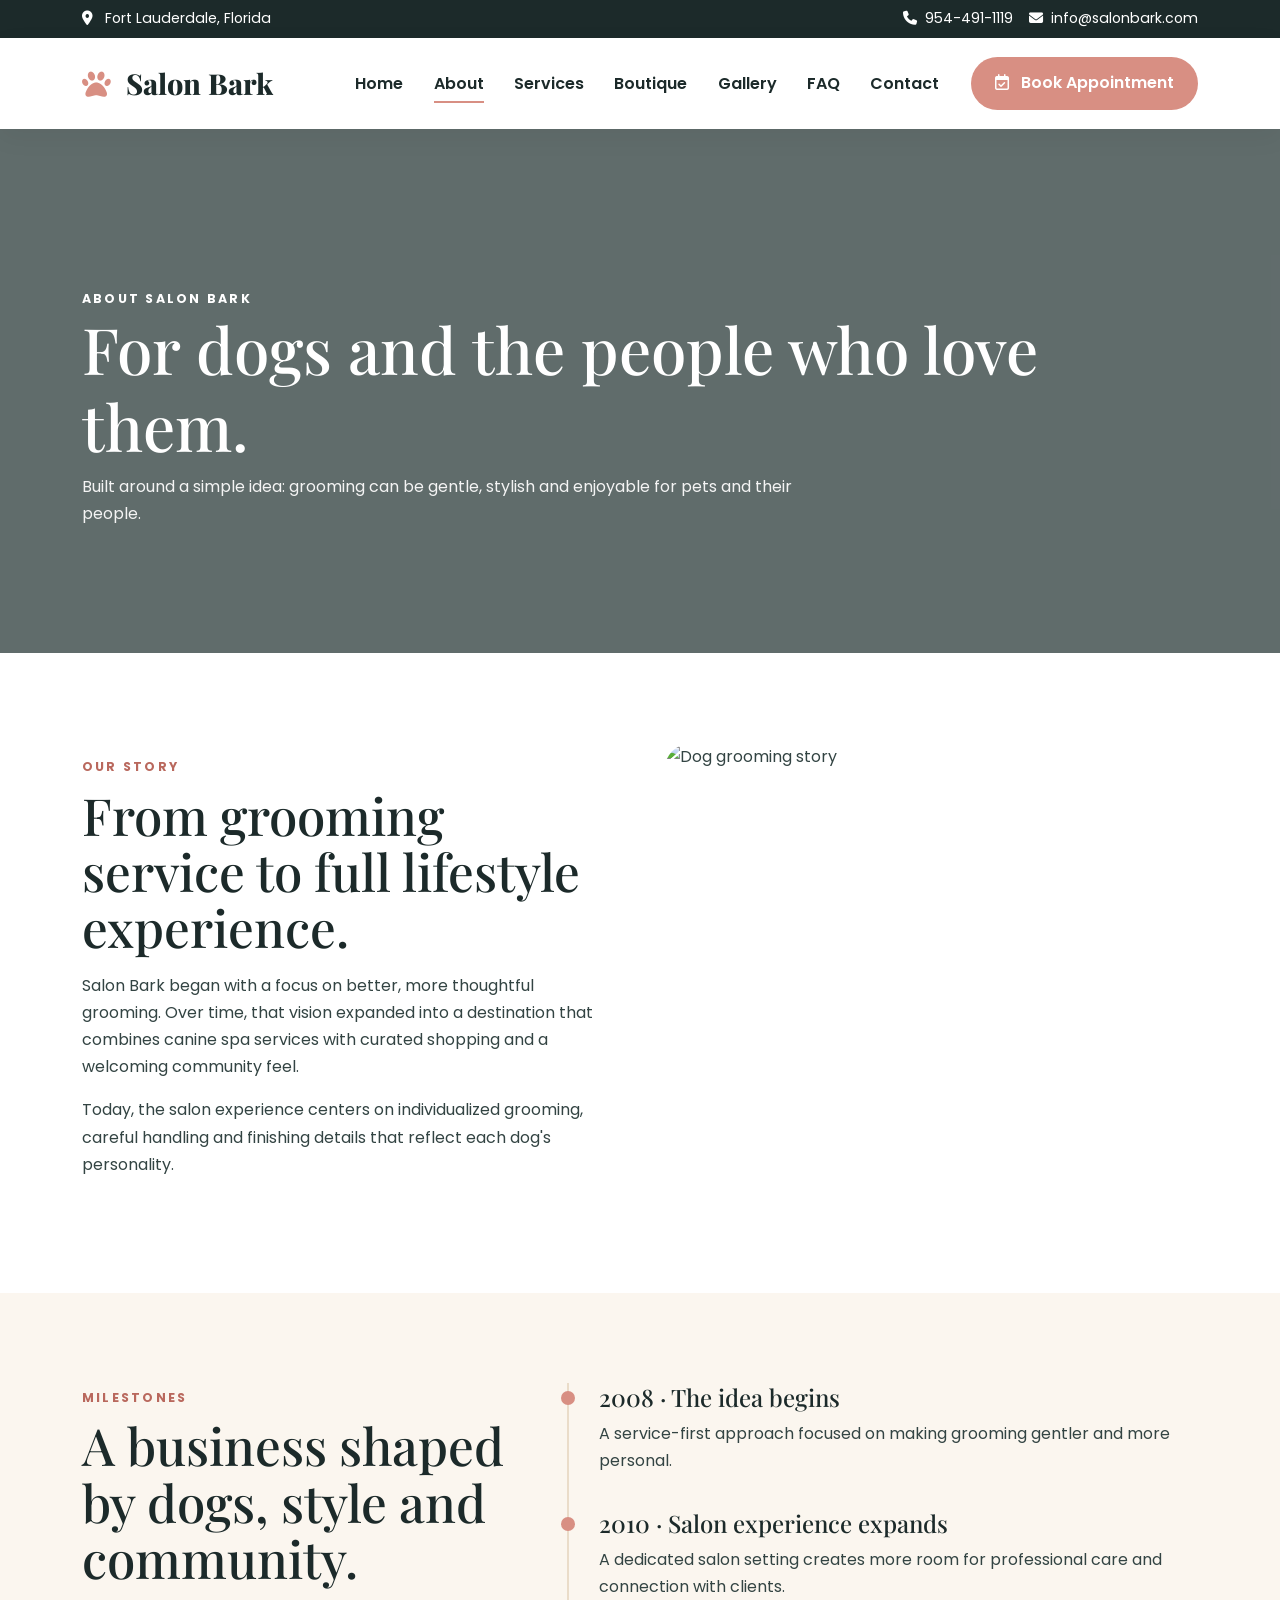
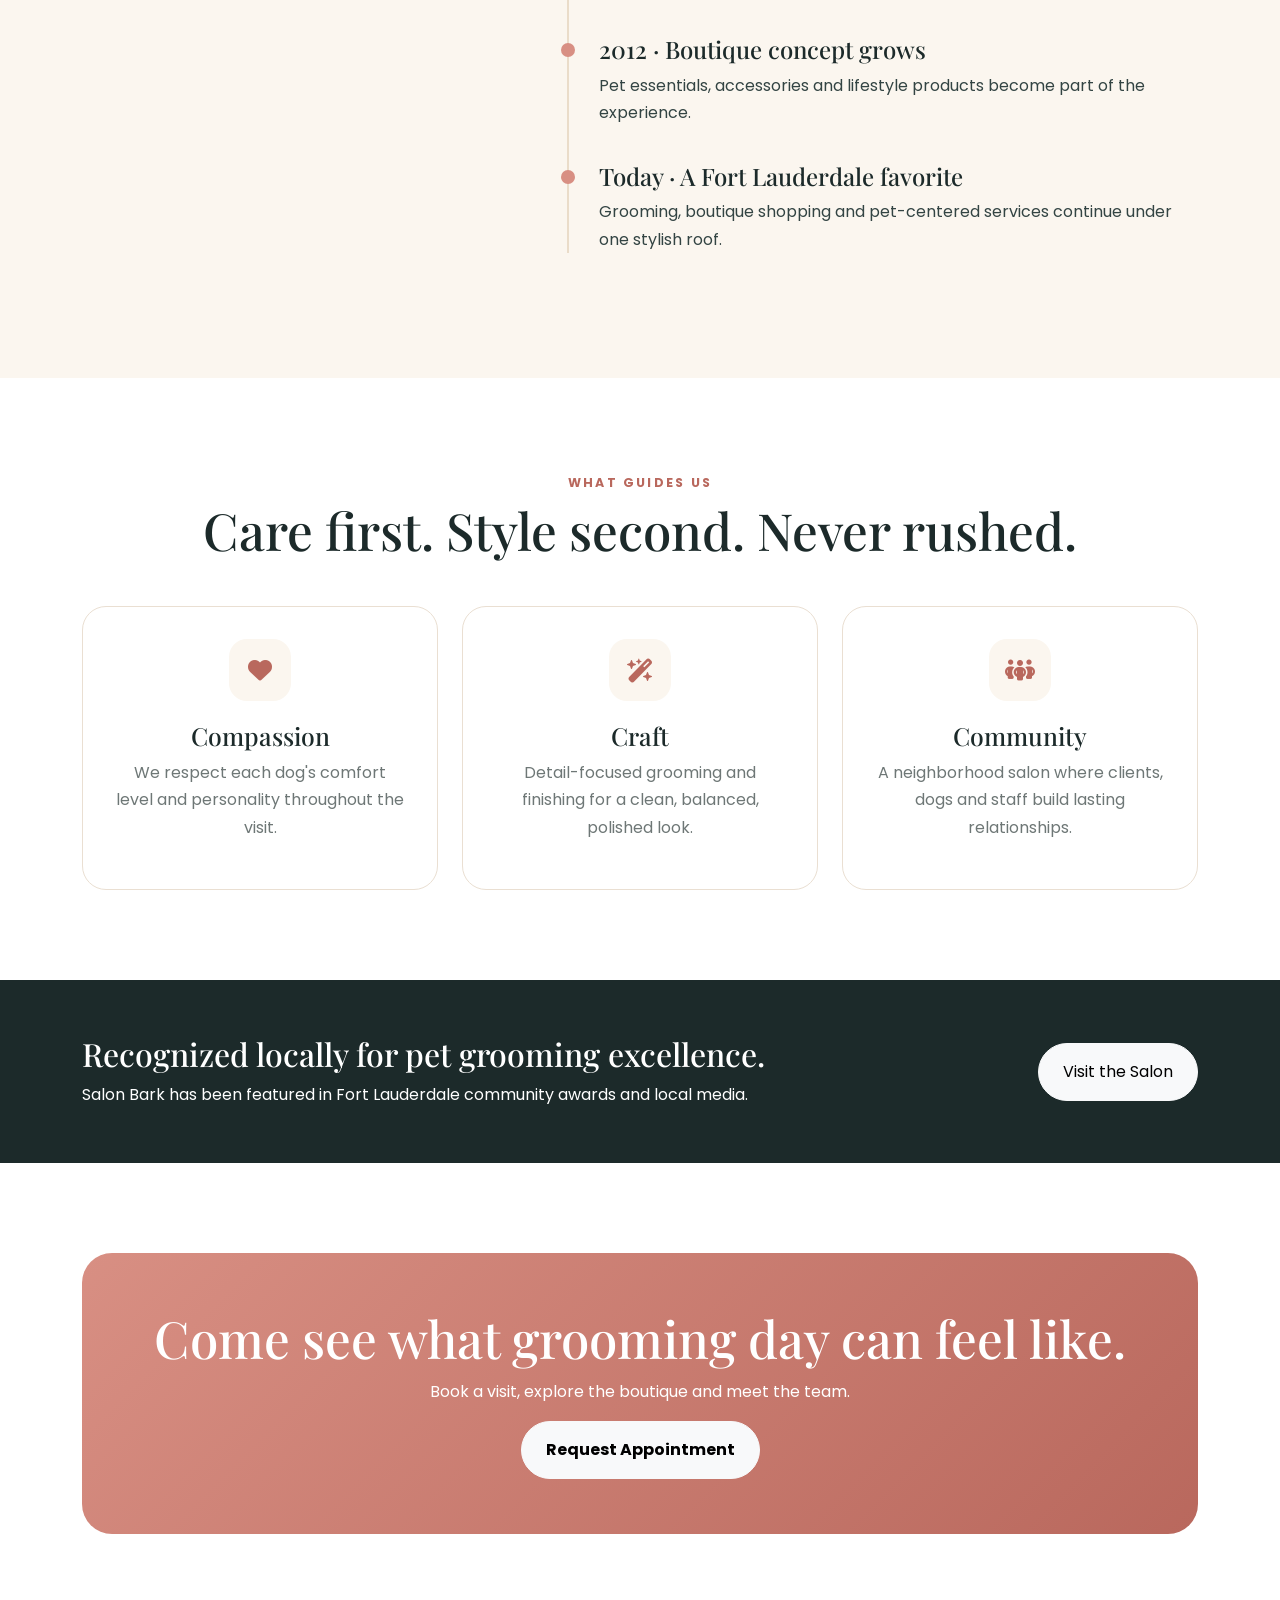
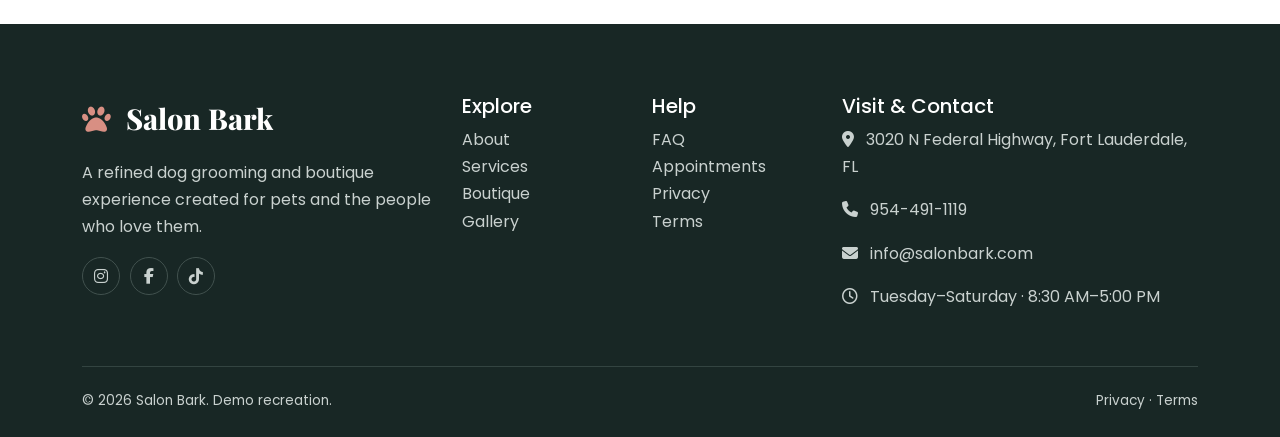
==== about.html @ 081c8bcc "new" ====
<!DOCTYPE html>
<html lang="en">
 <head>
  <meta charset="utf-8"/>
  <meta content="width=device-width,initial-scale=1" name="viewport"/>
  <title>
   About | Salon Bark
  </title>
  <meta content="Premium dog grooming and boutique experience in Fort Lauderdale." name="description"/>
  <link href="https://fonts.googleapis.com" rel="preconnect"/>
  <link crossorigin="" href="https://fonts.gstatic.com" rel="preconnect"/>
  <link href="https://fonts.googleapis.com/css2?family=Playfair+Display:wght@600;700;800&amp;family=Poppins:wght@400;500;600;700&amp;display=swap" rel="stylesheet"/>
  <link href="https://cdn.jsdelivr.net/npm/bootstrap@5.3.3/dist/css/bootstrap.min.css" rel="stylesheet"/>
  <link href="https://cdnjs.cloudflare.com/ajax/libs/font-awesome/6.7.2/css/all.min.css" rel="stylesheet"/>
  <link href="assets/css/style.css" rel="stylesheet"/>
 </head>
 <body>
  <div class="topbar">
   <div class="container d-flex flex-wrap justify-content-between align-items-center py-1">
    <div>
     <i class="fa-solid fa-location-dot me-2">
     </i>
     Fort Lauderdale, Florida
    </div>
    <div class="d-flex gap-3">
     <a href="tel:+19544911119">
      <i class="fa-solid fa-phone me-1">
      </i>
      954-491-1119
     </a>
     <a href="mailto:info@salonbark.com">
      <i class="fa-solid fa-envelope me-1">
      </i>
      info@salonbark.com
     </a>
    </div>
   </div>
  </div>
  <nav class="navbar navbar-expand-lg main-nav sticky-top">
   <div class="container py-2">
    <a class="navbar-brand" href="index.html">
     <i class="fa-solid fa-paw paw me-2">
     </i>
     Salon Bark
    </a>
    <button class="navbar-toggler border-0" data-bs-target="#mainNav" data-bs-toggle="collapse" type="button">
     <span class="navbar-toggler-icon">
     </span>
    </button>
    <div class="collapse navbar-collapse" id="mainNav">
     <ul class="navbar-nav ms-auto align-items-lg-center">
      <li class="nav-item">
       <a class="nav-link" href="index.html">
        Home
       </a>
      </li>
      <li class="nav-item">
       <a class="nav-link active" href="about.html">
        About
       </a>
      </li>
      <li class="nav-item">
       <a class="nav-link" href="services.html">
        Services
       </a>
      </li>
      <li class="nav-item">
       <a class="nav-link" href="boutique.html">
        Boutique
       </a>
      </li>
      <li class="nav-item">
       <a class="nav-link" href="gallery.html">
        Gallery
       </a>
      </li>
      <li class="nav-item">
       <a class="nav-link" href="faq.html">
        FAQ
       </a>
      </li>
      <li class="nav-item">
       <a class="nav-link" href="contact.html">
        Contact
       </a>
      </li>
     </ul>
     <a class="btn btn-soft ms-lg-3" href="appointment.html">
      <i class="fa-regular fa-calendar-check me-2">
      </i>
      Book Appointment
     </a>
    </div>
   </div>
  </nav>
  <section class="inner-hero" style="background-image:url('https://images.unsplash.com/photo-1537151608828-ea2b11777ee8?auto=format&amp;fit=crop&amp;w=1200&amp;q=85')">
   <div class="container">
    <span class="eyebrow text-white">
     About Salon Bark
    </span>
    <h1>
     For dogs and the people who love them.
    </h1>
    <p>
     Built around a simple idea: grooming can be gentle, stylish and enjoyable for pets and their people.
    </p>
   </div>
  </section>
  <section class="section-pad">
   <div class="container">
    <div class="row g-5 align-items-center">
     <div class="col-lg-6">
      <span class="eyebrow">
       Our Story
      </span>
      <h2 class="section-title">
       From grooming service to full lifestyle experience.
      </h2>
      <p>
       Salon Bark began with a focus on better, more thoughtful grooming. Over time, that vision expanded into a destination that combines canine spa services with curated shopping and a welcoming community feel.
      </p>
      <p>
       Today, the salon experience centers on individualized grooming, careful handling and finishing details that reflect each dog's personality.
      </p>
     </div>
     <div class="col-lg-6">
      <div class="image-card">
       <img alt="Dog grooming story" src="https://images.unsplash.com/photo-1552053831-71594a27632d?auto=format&amp;fit=crop&amp;w=1200&amp;q=85"/>
      </div>
     </div>
    </div>
   </div>
  </section>
  <section class="section-pad bg-cream">
   <div class="container">
    <div class="row g-5">
     <div class="col-lg-5">
      <span class="eyebrow">
       Milestones
      </span>
      <h2 class="section-title">
       A business shaped by dogs, style and community.
      </h2>
     </div>
     <div class="col-lg-7">
      <div class="timeline">
       <div class="timeline-item">
        <h4>
         2008 · The idea begins
        </h4>
        <p>
         A service-first approach focused on making grooming gentler and more personal.
        </p>
       </div>
       <div class="timeline-item">
        <h4>
         2010 · Salon experience expands
        </h4>
        <p>
         A dedicated salon setting creates more room for professional care and connection with clients.
        </p>
       </div>
       <div class="timeline-item">
        <h4>
         2012 · Boutique concept grows
        </h4>
        <p>
         Pet essentials, accessories and lifestyle products become part of the experience.
        </p>
       </div>
       <div class="timeline-item">
        <h4>
         Today · A Fort Lauderdale favorite
        </h4>
        <p>
         Grooming, boutique shopping and pet-centered services continue under one stylish roof.
        </p>
       </div>
      </div>
     </div>
    </div>
   </div>
  </section>
  <section class="section-pad">
   <div class="container">
    <div class="text-center mb-5">
     <span class="eyebrow">
      What Guides Us
     </span>
     <h2 class="section-title">
      Care first. Style second. Never rushed.
     </h2>
    </div>
    <div class="row g-4">
     <div class="col-md-4">
      <div class="service-card text-center">
       <div class="service-icon mx-auto">
        <i class="fa-solid fa-heart">
        </i>
       </div>
       <h3>
        Compassion
       </h3>
       <p>
        We respect each dog's comfort level and personality throughout the visit.
       </p>
      </div>
     </div>
     <div class="col-md-4">
      <div class="service-card text-center">
       <div class="service-icon mx-auto">
        <i class="fa-solid fa-wand-magic-sparkles">
        </i>
       </div>
       <h3>
        Craft
       </h3>
       <p>
        Detail-focused grooming and finishing for a clean, balanced, polished look.
       </p>
      </div>
     </div>
     <div class="col-md-4">
      <div class="service-card text-center">
       <div class="service-icon mx-auto">
        <i class="fa-solid fa-people-group">
        </i>
       </div>
       <h3>
        Community
       </h3>
       <p>
        A neighborhood salon where clients, dogs and staff build lasting relationships.
       </p>
      </div>
     </div>
    </div>
   </div>
  </section>
  <section class="award-band">
   <div class="container">
    <div class="row align-items-center g-4">
     <div class="col-lg-8">
      <h2 class="serif mb-2">
       Recognized locally for pet grooming excellence.
      </h2>
      <p class="mb-0">
       Salon Bark has been featured in Fort Lauderdale community awards and local media.
      </p>
     </div>
     <div class="col-lg-4 text-lg-end">
      <a class="btn btn-light rounded-pill px-4 py-3" href="contact.html">
       Visit the Salon
      </a>
     </div>
    </div>
   </div>
  </section>
  <section class="section-pad">
   <div class="container">
    <div class="cta-box text-center">
     <h2>
      Come see what grooming day can feel like.
     </h2>
     <p>
      Book a visit, explore the boutique and meet the team.
     </p>
     <a class="btn btn-light rounded-pill px-4 py-3 fw-bold" href="appointment.html">
      Request Appointment
     </a>
    </div>
   </div>
  </section>
  <footer class="footer">
   <div class="container">
    <div class="row g-4">
     <div class="col-lg-4">
      <div class="brand">
       <i class="fa-solid fa-paw me-2" style="color:#d88f83">
       </i>
       Salon Bark
      </div>
      <p class="mt-3">
       A refined dog grooming and boutique experience created for pets and the people who love them.
      </p>
      <div class="social mt-3">
       <a href="#">
        <i class="fa-brands fa-instagram">
        </i>
       </a>
       <a href="#">
        <i class="fa-brands fa-facebook-f">
        </i>
       </a>
       <a href="#">
        <i class="fa-brands fa-tiktok">
        </i>
       </a>
      </div>
     </div>
     <div class="col-6 col-lg-2">
      <h5>
       Explore
      </h5>
      <ul class="list-unstyled">
       <li>
        <a href="about.html">
         About
        </a>
       </li>
       <li>
        <a href="services.html">
         Services
        </a>
       </li>
       <li>
        <a href="boutique.html">
         Boutique
        </a>
       </li>
       <li>
        <a href="gallery.html">
         Gallery
        </a>
       </li>
      </ul>
     </div>
     <div class="col-6 col-lg-2">
      <h5>
       Help
      </h5>
      <ul class="list-unstyled">
       <li>
        <a href="faq.html">
         FAQ
        </a>
       </li>
       <li>
        <a href="appointment.html">
         Appointments
        </a>
       </li>
       <li>
        <a href="privacy.html">
         Privacy
        </a>
       </li>
       <li>
        <a href="terms.html">
         Terms
        </a>
       </li>
      </ul>
     </div>
     <div class="col-lg-4">
      <h5>
       Visit &amp; Contact
      </h5>
      <p>
       <i class="fa-solid fa-location-dot me-2">
       </i>
       3020 N Federal Highway, Fort Lauderdale, FL
      </p>
      <p>
       <i class="fa-solid fa-phone me-2">
       </i>
       <a href="tel:+19544911119">
        954-491-1119
       </a>
      </p>
      <p>
       <i class="fa-solid fa-envelope me-2">
       </i>
       <a href="mailto:info@salonbark.com">
        info@salonbark.com
       </a>
      </p>
      <p>
       <i class="fa-regular fa-clock me-2">
       </i>
       Tuesday–Saturday · 8:30 AM–5:00 PM
      </p>
     </div>
    </div>
    <div class="footer-bottom d-flex flex-wrap justify-content-between gap-2">
     <span>
      ©
      <span data-year="">
      </span>
      Salon Bark. Demo recreation.
     </span>
     <span>
      <a href="privacy.html">
       Privacy
      </a>
      ·
      <a href="terms.html">
       Terms
      </a>
     </span>
    </div>
   </div>
  </footer>
  <script src="https://cdn.jsdelivr.net/npm/bootstrap@5.3.3/dist/js/bootstrap.bundle.min.js">
  </script>
  <script src="assets/js/script.js">
  </script>
 </body>
</html>
---- assets/css/style.css ----
:root {
  --ink: #1c2a2a;
  --ink2: #334443;
  --cream: #fbf6ef;
  --sand: #eadcc9;
  --rose: #d88f83;
  --rose-dark: #b9685d;
  --sage: #8fa69d;
  --gold: #c7a46a;
  --white: #fff;
  --line: #eadfd2;
}

* {
  box-sizing: border-box
}

html {
  scroll-behavior: smooth
}

body {
  font-family: 'Poppins',sans-serif;
  color: var(--ink2);
  background: #fff;
  line-height: 1.7
}

a {
  text-decoration: none;
  color: inherit
}

.serif {
  font-family: 'Playfair Display',serif
}

.section-pad {
  padding: 90px 0
}

.bg-cream {
  background: var(--cream)
}

.eyebrow {
  letter-spacing: .18em;
  text-transform: uppercase;
  font-size: .78rem;
  font-weight: 700;
  color: var(--rose-dark)
}

.section-title {
  font-family: 'Playfair Display',serif;
  font-size: clamp(2.15rem,4vw,3.4rem);
  line-height: 1.1;
  color: var(--ink);
  margin: .45rem 0 1rem
}

.section-copy {
  max-width: 760px;
  color: #687372
}

.btn-brand {
  background: var(--ink);
  color: #fff;
  border-radius: 999px;
  padding: .82rem 1.45rem;
  font-weight: 600;
  border: 1px solid var(--ink)
}

.btn-brand:hover {
  background: var(--rose-dark);
  border-color: var(--rose-dark);
  color: #fff
}

.btn-soft {
  background: var(--rose);
  color: #fff;
  border-radius: 999px;
  padding: .82rem 1.45rem;
  font-weight: 600
}

.btn-soft:hover {
  background: var(--rose-dark);
  color: #fff
}

.topbar {
  background: var(--ink);
  color: #fff;
  font-size: .88rem
}

.topbar a {
  color: #fff
}

.topbar .container {
  min-height: 38px
}

.main-nav {
  background: rgba(255,255,255,.97);
  box-shadow: 0 8px 25px rgba(0,0,0,.05)
}

.navbar-brand {
  font-family: 'Playfair Display',serif;
  font-weight: 800;
  font-size: 1.8rem;
  color: var(--ink)!important
}

.navbar-brand .paw {
  color: var(--rose)
}

.nav-link {
  font-weight: 600;
  color: var(--ink)!important;
  margin: 0 .45rem;
  position: relative
}

.nav-link:after {
  content: '';
  position: absolute;
  left: .5rem;
  right: .5rem;
  bottom: .15rem;
  height: 2px;
  background: var(--rose);
  transform: scaleX(0);
  transition: .25s
}

.nav-link:hover:after,.nav-link.active:after {
  transform: scaleX(1)
}

.hero {
  min-height: 690px;
  display: flex;
  align-items: center;
  position: relative;
  background-size: cover;
  background-position: center
}

.hero:before {
  content: '';
  position: absolute;
  inset: 0;
  background: linear-gradient(90deg,rgba(24,39,38,.82),rgba(24,39,38,.32),rgba(24,39,38,.08))
}

.hero .container {
  position: relative;
  z-index: 2
}

.hero h1 {
  font-family: 'Playfair Display',serif;
  color: #fff;
  font-size: clamp(3rem,6vw,5.8rem);
  line-height: .98;
  max-width: 820px
}

.hero p {
  color: rgba(255,255,255,.9);
  font-size: 1.08rem;
  max-width: 660px
}

.hero-badge {
  display: inline-flex;
  align-items: center;
  gap: .6rem;
  background: rgba(255,255,255,.15);
  border: 1px solid rgba(255,255,255,.3);
  padding: .55rem 1rem;
  border-radius: 999px;
  color: #fff;
  backdrop-filter: blur(8px)
}

.inner-hero {
  padding: 155px 0 110px;
  background-size: cover;
  background-position: center;
  position: relative
}

.inner-hero:before {
  content: '';
  position: absolute;
  inset: 0;
  background: rgba(22,39,38,.68)
}

.inner-hero .container {
  position: relative;
  z-index: 1
}

.inner-hero h1 {
  font-family: 'Playfair Display',serif;
  color: #fff;
  font-size: clamp(3rem,5vw,5rem)
}

.inner-hero p {
  color: #f4f4f4;
  max-width: 720px
}

.stat-strip {
  margin-top: -52px;
  position: relative;
  z-index: 3
}

.stat-card {
  background: #fff;
  border-radius: 22px;
  padding: 28px;
  box-shadow: 0 18px 50px rgba(0,0,0,.09);
  height: 100%;
  text-align: center
}

.stat-card i {
  font-size: 1.55rem;
  color: var(--rose)
}

.stat-card strong {
  display: block;
  font-family: 'Playfair Display',serif;
  font-size: 1.55rem;
  color: var(--ink)
}

.service-card {
  background: #fff;
  border: 1px solid var(--line);
  border-radius: 24px;
  padding: 32px;
  height: 100%;
  transition: .25s
}

.service-card:hover {
  transform: translateY(-6px);
  box-shadow: 0 22px 55px rgba(29,44,43,.09)
}

.service-icon {
  width: 62px;
  height: 62px;
  border-radius: 18px;
  display: grid;
  place-items: center;
  background: var(--cream);
  color: var(--rose-dark);
  font-size: 1.5rem
}

.service-card h3 {
  font-family: 'Playfair Display',serif;
  color: var(--ink);
  font-size: 1.55rem;
  margin-top: 1.25rem
}

.service-card p {
  color: #6e7776
}

.service-card .learn {
  font-weight: 700;
  color: var(--rose-dark)
}

.image-card {
  border-radius: 28px;
  overflow: hidden;
  position: relative;
  min-height: 460px
}

.image-card img {
  width: 100%;
  height: 100%;
  object-fit: cover;
  position: absolute;
  inset: 0
}

.image-card .label {
  position: absolute;
  left: 24px;
  bottom: 24px;
  background: #fff;
  border-radius: 18px;
  padding: 16px 18px;
  box-shadow: 0 12px 35px rgba(0,0,0,.12)
}

.feature-list {
  list-style: none;
  padding: 0;
  margin: 1.3rem 0 0
}

.feature-list li {
  margin: .7rem 0;
  display: flex;
  gap: .75rem
}

.feature-list i {
  color: var(--rose-dark);
  margin-top: .35rem
}

.award-band {
  background: var(--ink);
  color: #fff;
  padding: 55px 0
}

.award-item {
  text-align: center
}

.award-item i {
  font-size: 1.65rem;
  color: #e6c481
}

.award-item h4 {
  font-family: 'Playfair Display',serif;
  margin: .65rem 0 .2rem
}

.award-item p {
  color: #bfc9c6;
  margin: 0;
  font-size: .9rem
}

.gallery-card {
  position: relative;
  border-radius: 22px;
  overflow: hidden;
  height: 330px
}

.gallery-card img {
  width: 100%;
  height: 100%;
  object-fit: cover;
  transition: .45s
}

.gallery-card:hover img {
  transform: scale(1.06)
}

.gallery-card:after {
  content: '';
  position: absolute;
  inset: 0;
  background: linear-gradient(transparent,rgba(22,39,38,.65))
}

.gallery-card .caption {
  position: absolute;
  z-index: 2;
  left: 22px;
  bottom: 18px;
  color: #fff
}

.gallery-card .caption h5 {
  font-family: 'Playfair Display',serif;
  margin: 0;
  font-size: 1.35rem
}

.quote-card {
  background: #fff;
  border-radius: 24px;
  padding: 30px;
  border: 1px solid var(--line);
  height: 100%
}

.quote-card .stars {
  color: #c99b49
}

.quote-card p {
  font-style: italic;
  color: #63706e
}

.avatar {
  width: 48px;
  height: 48px;
  border-radius: 50%;
  object-fit: cover
}

.faq-wrap .accordion-item {
  border: 0;
  border-bottom: 1px solid var(--line);
  background: transparent
}

.faq-wrap .accordion-button {
  font-weight: 700;
  color: var(--ink);
  background: transparent;
  padding: 1.35rem 0;
  box-shadow: none
}

.faq-wrap .accordion-body {
  padding: 0 0 1.4rem;
  color: #6a7472
}

.cta-box {
  background: linear-gradient(135deg,var(--rose),var(--rose-dark));
  border-radius: 30px;
  padding: 55px;
  color: #fff
}

.cta-box h2 {
  font-family: 'Playfair Display',serif;
  font-size: clamp(2.2rem,4vw,3.6rem)
}

.footer {
  background: #182725;
  color: #c9d1cf;
  padding: 70px 0 25px
}

.footer h5,.footer .brand {
  color: #fff
}

.footer .brand {
  font-family: 'Playfair Display',serif;
  font-size: 1.8rem;
  font-weight: 800
}

.footer a {
  color: #c9d1cf
}

.footer a:hover {
  color: #fff
}

.footer .social a {
  width: 38px;
  height: 38px;
  border: 1px solid #41514e;
  border-radius: 50%;
  display: inline-grid;
  place-items: center;
  margin-right: .35rem
}

.footer-bottom {
  border-top: 1px solid #334441;
  margin-top: 40px;
  padding-top: 22px;
  font-size: .85rem
}

.team-card {
  background: #fff;
  border-radius: 24px;
  overflow: hidden;
  border: 1px solid var(--line)
}

.team-card img {
  width: 100%;
  height: 340px;
  object-fit: cover
}

.team-card .p {
  padding: 24px
}

.team-card h4 {
  font-family: 'Playfair Display',serif;
  color: var(--ink)
}

.timeline {
  border-left: 2px solid var(--sand);
  padding-left: 30px
}

.timeline-item {
  position: relative;
  margin-bottom: 35px
}

.timeline-item:before {
  content: '';
  position: absolute;
  width: 14px;
  height: 14px;
  border-radius: 50%;
  background: var(--rose);
  left: -38px;
  top: 8px
}

.timeline-item h4 {
  font-family: 'Playfair Display',serif;
  color: var(--ink)
}

.price-card {
  background: #fff;
  border: 1px solid var(--line);
  border-radius: 24px;
  padding: 30px;
  height: 100%
}

.price-card .price {
  font-family: 'Playfair Display',serif;
  font-size: 2rem;
  color: var(--ink)
}

.price-card ul {
  list-style: none;
  padding: 0
}

.price-card li {
  padding: .45rem 0;
  border-bottom: 1px dashed #eadfd2
}

.price-card li i {
  color: var(--rose-dark);
  margin-right: .5rem
}

.shop-cat {
  height: 380px;
  border-radius: 24px;
  overflow: hidden;
  position: relative
}

.shop-cat img {
  width: 100%;
  height: 100%;
  object-fit: cover
}

.shop-cat:after {
  content: '';
  position: absolute;
  inset: 0;
  background: linear-gradient(transparent,rgba(0,0,0,.72))
}

.shop-cat .content {
  position: absolute;
  left: 25px;
  bottom: 23px;
  color: #fff;
  z-index: 2
}

.shop-cat h3 {
  font-family: 'Playfair Display',serif
}

.contact-card {
  background: #fff;
  border: 1px solid var(--line);
  border-radius: 22px;
  padding: 28px;
  height: 100%
}

.contact-card i {
  font-size: 1.5rem;
  color: var(--rose-dark)
}

.form-control,.form-select {
  border-radius: 14px;
  border: 1px solid #dfd8cf;
  padding: .85rem 1rem
}

.form-control:focus,.form-select:focus {
  border-color: var(--rose);
  box-shadow: 0 0 0 .2rem rgba(216,143,131,.15)
}

.map-frame {
  border: 0;
  width: 100%;
  min-height: 480px;
  border-radius: 24px
}

.policy-card {
  background: #fff;
  border: 1px solid var(--line);
  border-radius: 24px;
  padding: 38px
}

.policy-card h2 {
  font-family: 'Playfair Display',serif;
  color: var(--ink);
  font-size: 1.8rem;
  margin-top: 1.6rem
}

.breadcrumb-soft {
  color: #fff9
}

.breadcrumb-soft a {
  color: #fff
}

@media (max-width:991.98px) {
  .hero {
    min-height: 590px
  }
  .section-pad {
    padding: 70px 0
  }
  .stat-strip {
    margin-top: 0;
    padding-top: 35px
  }
  .main-nav .btn-soft {
    margin-top: 12px
  }
  .cta-box {
    padding: 38px 28px
  }
}
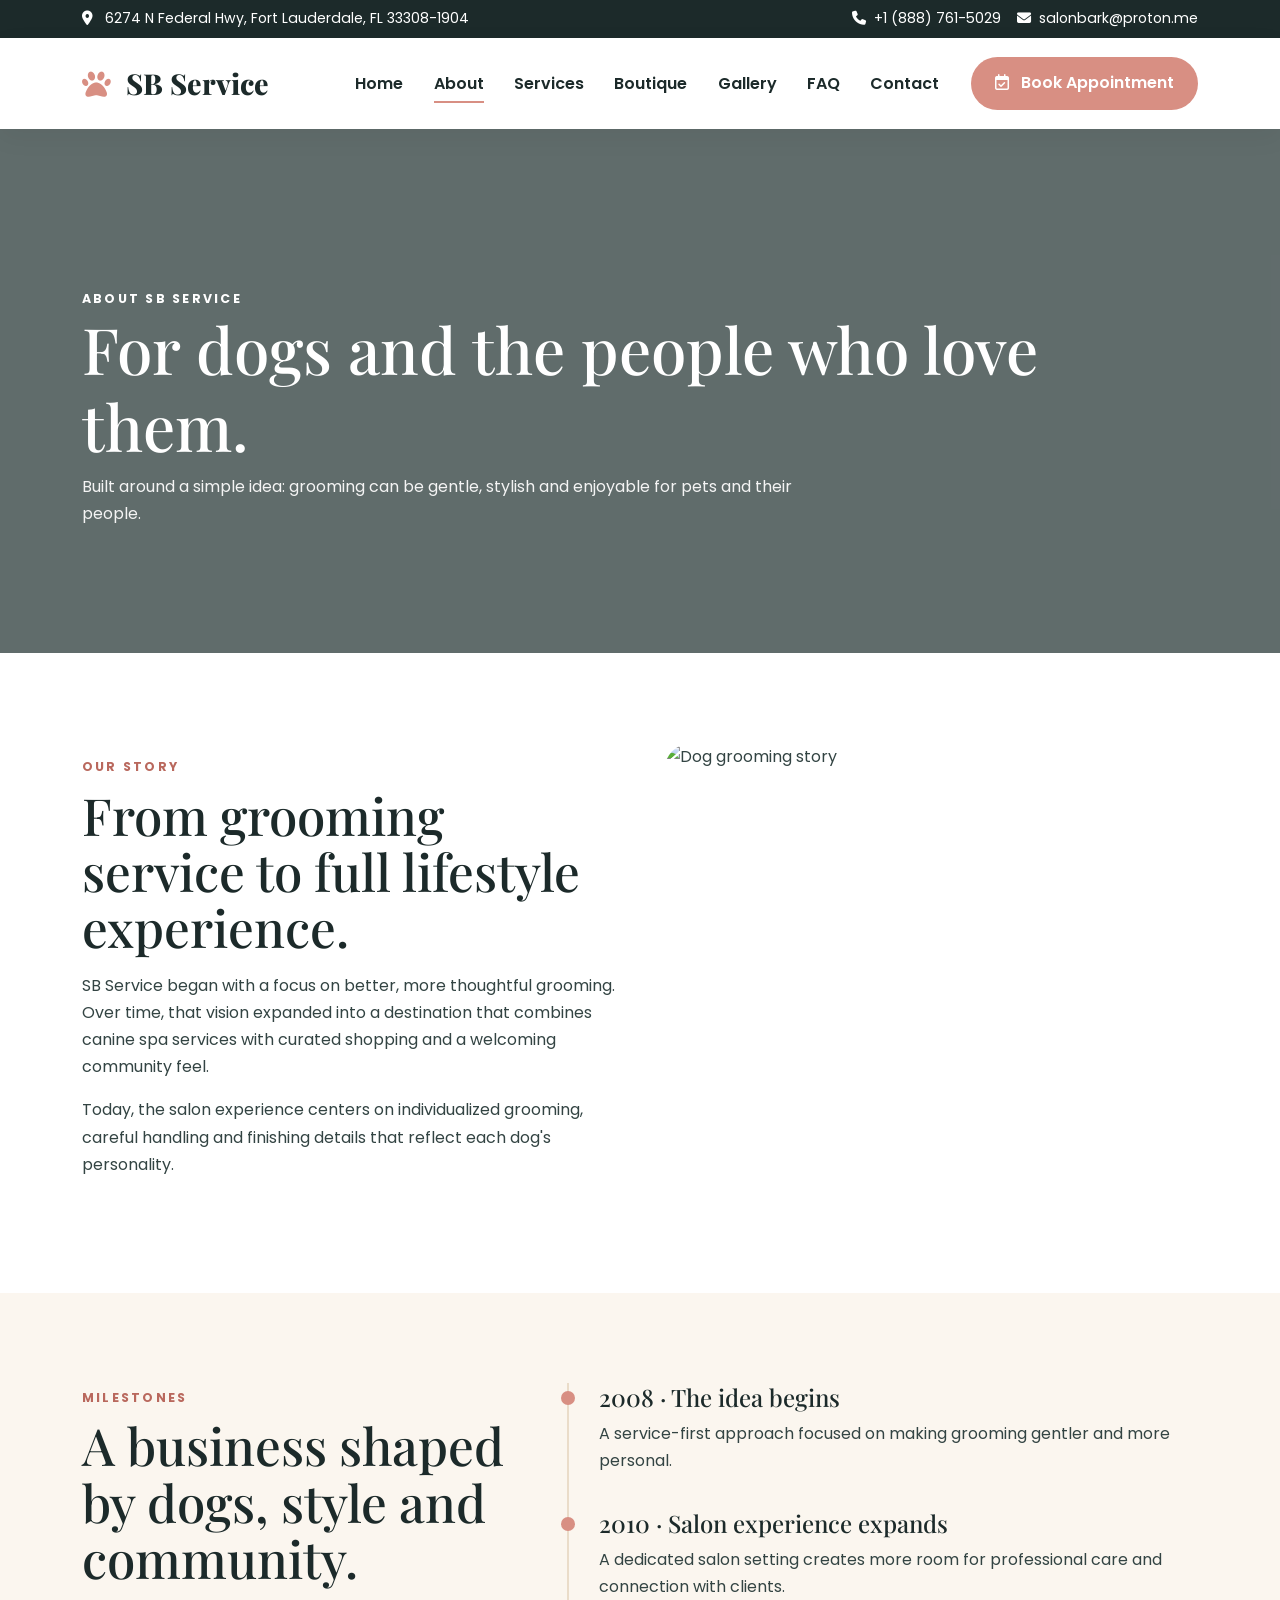
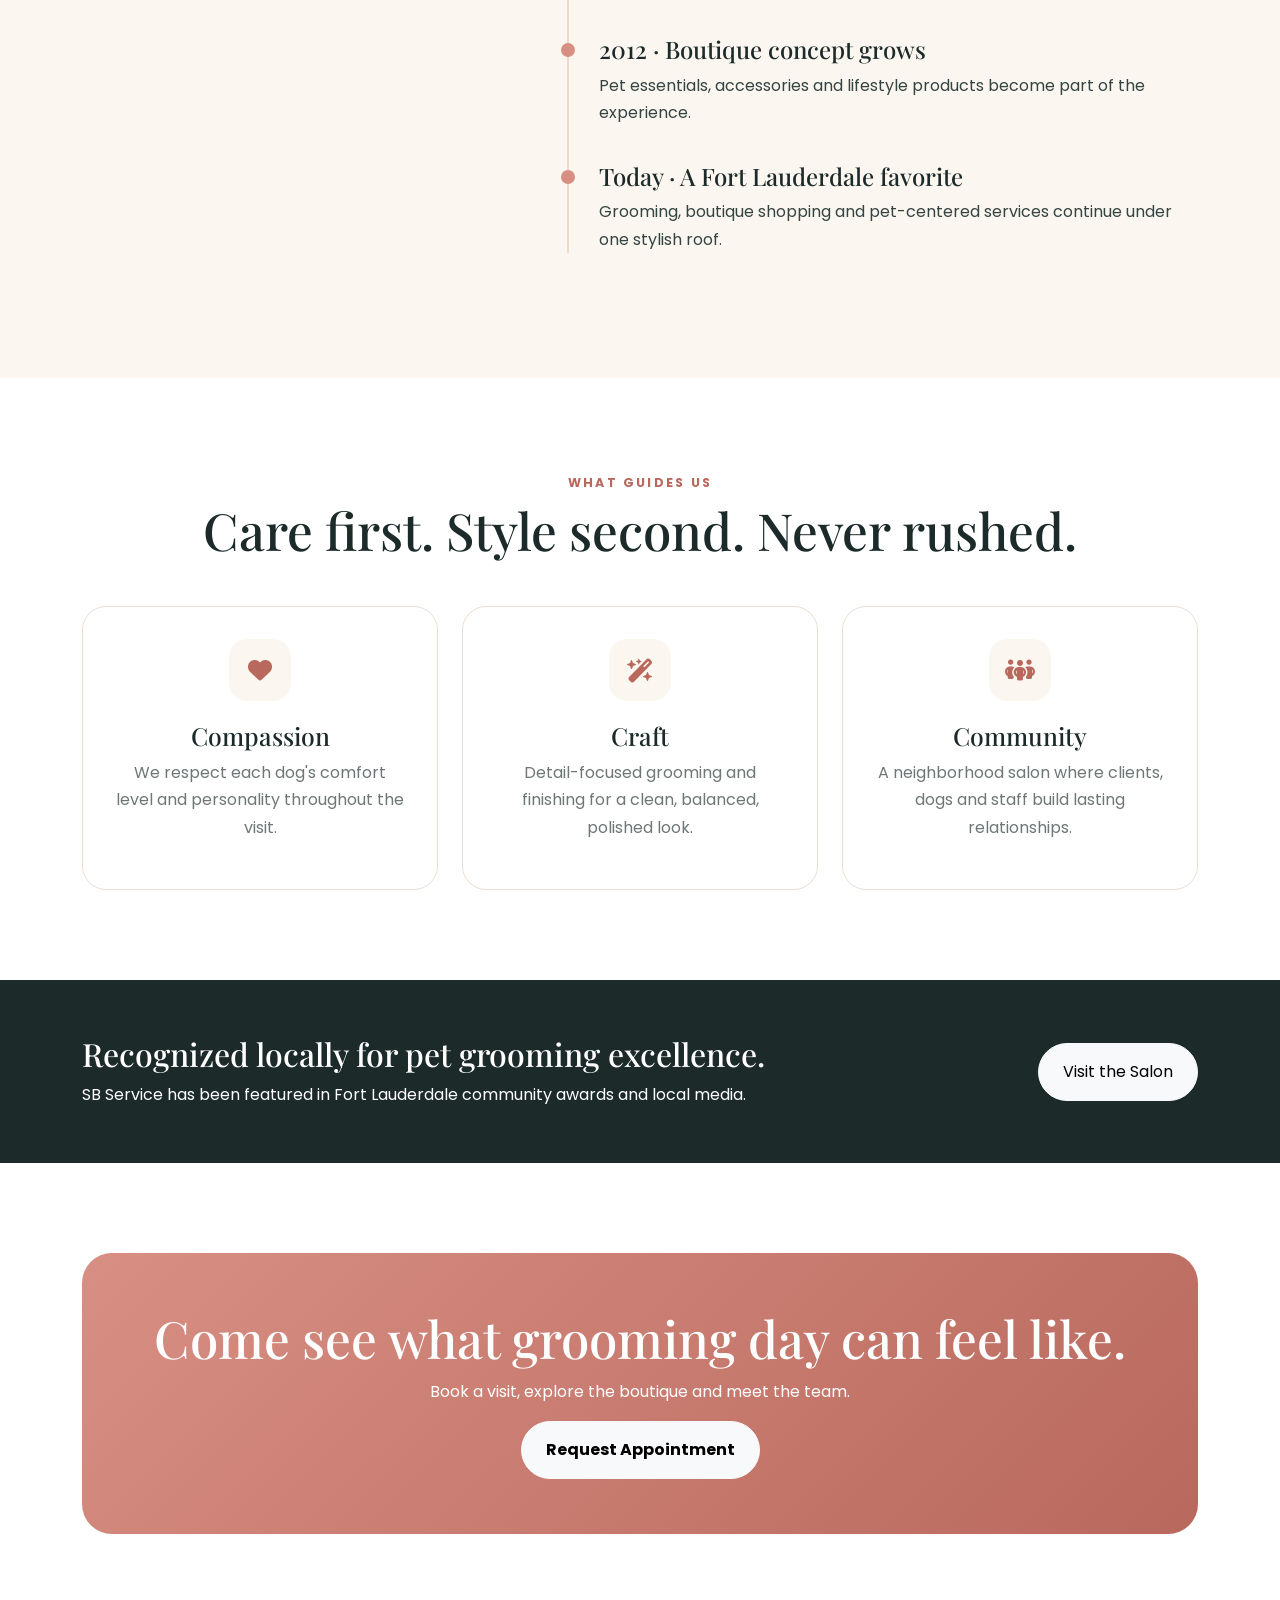
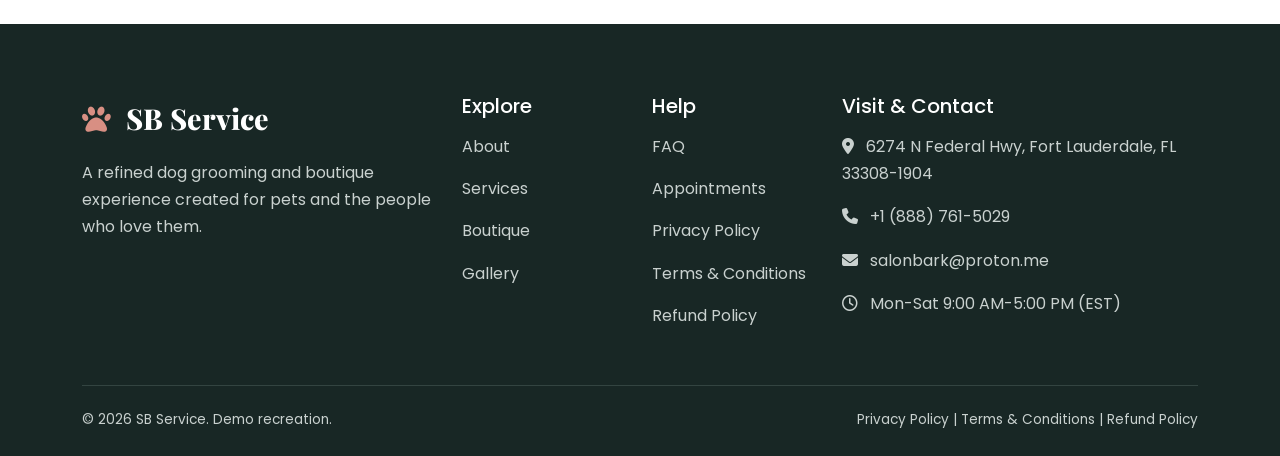
==== commit c58e866e: "new" ====
--- a/about.html
+++ b/about.html
@@ -4,7 +4,7 @@
   <meta charset="utf-8"/>
   <meta content="width=device-width,initial-scale=1" name="viewport"/>
   <title>
-   About | Salon Bark
+   About | SB Service
   </title>
   <meta content="Premium dog grooming and boutique experience in Fort Lauderdale." name="description"/>
   <link href="https://fonts.googleapis.com" rel="preconnect"/>
@@ -20,28 +20,28 @@
     <div>
      <i class="fa-solid fa-location-dot me-2">
      </i>
-     Fort Lauderdale, Florida
+     6274 N Federal Hwy, Fort Lauderdale, FL 33308-1904
     </div>
     <div class="d-flex gap-3">
-     <a href="tel:+19544911119">
+     <a href="tel:+18887615029">
       <i class="fa-solid fa-phone me-1">
       </i>
-      954-491-1119
+      +1 (888) 761-5029
      </a>
-     <a href="mailto:info@salonbark.com">
+     <a href="mailto:salonbark@proton.me">
       <i class="fa-solid fa-envelope me-1">
       </i>
-      info@salonbark.com
+      salonbark@proton.me
      </a>
     </div>
    </div>
   </div>
   <nav class="navbar navbar-expand-lg main-nav sticky-top">
    <div class="container py-2">
-    <a class="navbar-brand" href="index.html">
+    <a class="navbar-brand" href="/">
      <i class="fa-solid fa-paw paw me-2">
      </i>
-     Salon Bark
+     SB Service
     </a>
     <button class="navbar-toggler border-0" data-bs-target="#mainNav" data-bs-toggle="collapse" type="button">
      <span class="navbar-toggler-icon">
@@ -50,7 +50,7 @@
     <div class="collapse navbar-collapse" id="mainNav">
      <ul class="navbar-nav ms-auto align-items-lg-center">
       <li class="nav-item">
-       <a class="nav-link" href="index.html">
+       <a class="nav-link" href="/">
         Home
        </a>
       </li>
@@ -96,7 +96,7 @@
   <section class="inner-hero" style="background-image:url('https://images.unsplash.com/photo-1537151608828-ea2b11777ee8?auto=format&amp;fit=crop&amp;w=1200&amp;q=85')">
    <div class="container">
     <span class="eyebrow text-white">
-     About Salon Bark
+     About SB Service
     </span>
     <h1>
      For dogs and the people who love them.
@@ -117,7 +117,7 @@
        From grooming service to full lifestyle experience.
       </h2>
       <p>
-       Salon Bark began with a focus on better, more thoughtful grooming. Over time, that vision expanded into a destination that combines canine spa services with curated shopping and a welcoming community feel.
+       SB Service began with a focus on better, more thoughtful grooming. Over time, that vision expanded into a destination that combines canine spa services with curated shopping and a welcoming community feel.
       </p>
       <p>
        Today, the salon experience centers on individualized grooming, careful handling and finishing details that reflect each dog's personality.
@@ -245,7 +245,7 @@
        Recognized locally for pet grooming excellence.
       </h2>
       <p class="mb-0">
-       Salon Bark has been featured in Fort Lauderdale community awards and local media.
+       SB Service has been featured in Fort Lauderdale community awards and local media.
       </p>
      </div>
      <div class="col-lg-4 text-lg-end">
@@ -278,25 +278,12 @@
       <div class="brand">
        <i class="fa-solid fa-paw me-2" style="color:#d88f83">
        </i>
-       Salon Bark
+       SB Service
       </div>
       <p class="mt-3">
        A refined dog grooming and boutique experience created for pets and the people who love them.
       </p>
-      <div class="social mt-3">
-       <a href="#">
-        <i class="fa-brands fa-instagram">
-        </i>
-       </a>
-       <a href="#">
-        <i class="fa-brands fa-facebook-f">
-        </i>
-       </a>
-       <a href="#">
-        <i class="fa-brands fa-tiktok">
-        </i>
-       </a>
-      </div>
+   
      </div>
      <div class="col-6 col-lg-2">
       <h5>
@@ -342,12 +329,17 @@
        </li>
        <li>
         <a href="privacy.html">
-         Privacy
+         Privacy Policy
         </a>
        </li>
        <li>
         <a href="terms.html">
-         Terms
+         Terms & Conditions
+        </a>
+       </li>
+       <li>
+        <a href="refund.html">
+         Refund Policy
         </a>
        </li>
       </ul>
@@ -359,26 +351,26 @@
       <p>
        <i class="fa-solid fa-location-dot me-2">
        </i>
-       3020 N Federal Highway, Fort Lauderdale, FL
+       6274 N Federal Hwy, Fort Lauderdale, FL 33308-1904
       </p>
       <p>
        <i class="fa-solid fa-phone me-2">
        </i>
-       <a href="tel:+19544911119">
-        954-491-1119
+       <a href="tel:+18887615029">
+        +1 (888) 761-5029
        </a>
       </p>
       <p>
        <i class="fa-solid fa-envelope me-2">
        </i>
-       <a href="mailto:info@salonbark.com">
-        info@salonbark.com
+       <a href="mailto:salonbark@proton.me">
+        salonbark@proton.me
        </a>
       </p>
       <p>
        <i class="fa-regular fa-clock me-2">
        </i>
-       Tuesday–Saturday · 8:30 AM–5:00 PM
+       Mon-Sat 9:00 AM-5:00 PM (EST)
       </p>
      </div>
     </div>
@@ -387,15 +379,19 @@
       ©
       <span data-year="">
       </span>
-      Salon Bark. Demo recreation.
+      SB Service. Demo recreation.
      </span>
      <span>
       <a href="privacy.html">
-       Privacy
+       Privacy Policy
       </a>
-      ·
+            |
       <a href="terms.html">
-       Terms
+       Terms & Conditions
+      </a>
+              |
+      <a href="refund.html">
+       Refund Policy
       </a>
      </span>
     </div>
--- a/assets/css/style.css
+++ b/assets/css/style.css
@@ -34,7 +34,309 @@
 .serif {
   font-family: 'Playfair Display',serif
 }
-
+/* ==============================
+   Pricing Section
+================================ */
+
+.pricing-section {
+    background: #f8f5f0;
+}
+
+.pricing-badge {
+    display: inline-flex;
+    align-items: center;
+    padding: 8px 18px;
+    background: #ffffff;
+    border: 1px solid #e7ddd2;
+    border-radius: 50px;
+    color: #9b7653;
+    font-size: 14px;
+    font-weight: 600;
+    letter-spacing: 0.5px;
+}
+
+.pricing-title {
+    font-size: clamp(34px, 5vw, 52px);
+    font-weight: 700;
+    color: #222222;
+}
+
+.pricing-description {
+    max-width: 650px;
+    margin: 15px auto 0;
+    color: #777777;
+    font-size: 17px;
+    line-height: 1.8;
+}
+
+
+/* Table */
+
+.pricing-table-wrapper {
+    background: #ffffff;
+    border-radius: 24px;
+    overflow: hidden;
+    box-shadow: 0 15px 45px rgba(0, 0, 0, 0.07);
+}
+
+.pricing-table {
+    min-width: 850px;
+}
+
+.pricing-table thead th {
+    background: #25211e;
+    color: #ffffff;
+    padding: 24px 22px;
+    border: none;
+    font-size: 16px;
+    font-weight: 600;
+    text-align: center;
+}
+
+.pricing-table thead th:first-child {
+    text-align: left;
+    width: 46%;
+}
+
+.pricing-table thead th span {
+    display: block;
+    color: #cfc8c2;
+    font-size: 12px;
+    font-weight: 400;
+    margin-top: 5px;
+}
+
+.pricing-table tbody td {
+    padding: 26px 22px;
+    border-color: #eee8e2;
+    text-align: center;
+    vertical-align: middle;
+}
+
+.pricing-table tbody td:first-child {
+    text-align: left;
+}
+
+.package-info {
+    display: flex;
+    align-items: flex-start;
+    gap: 18px;
+}
+
+.package-icon {
+    width: 52px;
+    height: 52px;
+    min-width: 52px;
+    border-radius: 50%;
+    background: #f3ebe3;
+    color: #9b7653;
+    display: flex;
+    align-items: center;
+    justify-content: center;
+    font-size: 20px;
+}
+
+.package-info h5 {
+    color: #222222;
+    font-size: 19px;
+    font-weight: 700;
+    margin-bottom: 6px;
+}
+
+.package-info p {
+    color: #777777;
+    font-size: 14px;
+    line-height: 1.7;
+    margin: 0;
+}
+
+.price {
+    color: #9b7653;
+    font-size: 20px;
+    font-weight: 700;
+}
+
+.featured-row {
+    background: #fdf9f4;
+}
+
+.popular-label {
+    display: inline-block;
+    background: #9b7653;
+    color: #ffffff;
+    padding: 4px 10px;
+    border-radius: 50px;
+    font-size: 10px;
+    font-weight: 700;
+    text-transform: uppercase;
+    margin-bottom: 7px;
+}
+
+
+/* Add-ons */
+
+.addons-box {
+    background: #ffffff;
+    padding: 35px;
+    border-radius: 24px;
+    box-shadow: 0 15px 40px rgba(0, 0, 0, 0.06);
+}
+
+.section-mini-heading {
+    display: flex;
+    justify-content: space-between;
+    align-items: center;
+    margin-bottom: 25px;
+}
+
+.section-mini-heading span {
+    color: #9b7653;
+    font-size: 13px;
+    font-weight: 700;
+    text-transform: uppercase;
+    letter-spacing: 1px;
+}
+
+.section-mini-heading h3 {
+    color: #222222;
+    font-size: 28px;
+    font-weight: 700;
+    margin: 4px 0 0;
+}
+
+.heading-icon {
+    width: 55px;
+    height: 55px;
+    border-radius: 50%;
+    background: #f3ebe3;
+    color: #9b7653;
+    display: flex;
+    align-items: center;
+    justify-content: center;
+    font-size: 20px;
+}
+
+.addon-item {
+    display: flex;
+    align-items: center;
+    justify-content: space-between;
+    gap: 20px;
+    padding: 17px 0;
+    border-bottom: 1px solid #eee8e2;
+    color: #555555;
+}
+
+.addon-item span {
+    display: flex;
+    align-items: center;
+    gap: 10px;
+}
+
+.addon-item i {
+    color: #9b7653;
+}
+
+.addon-item strong {
+    color: #222222;
+    white-space: nowrap;
+}
+
+
+/* Membership */
+
+.membership-box {
+    background: #25211e;
+    border-radius: 24px;
+    padding: 38px;
+    color: #ffffff;
+    position: relative;
+    overflow: hidden;
+}
+
+.membership-icon {
+    width: 60px;
+    height: 60px;
+    border-radius: 50%;
+    background: #9b7653;
+    display: flex;
+    align-items: center;
+    justify-content: center;
+    font-size: 23px;
+    margin-bottom: 25px;
+}
+
+.membership-small {
+    color: #d8c2ae;
+    text-transform: uppercase;
+    font-size: 12px;
+    font-weight: 700;
+    letter-spacing: 1px;
+}
+
+.membership-box h3 {
+    font-size: 30px;
+    font-weight: 700;
+    margin: 8px 0 16px;
+}
+
+.membership-price {
+    color: #d8b795;
+    font-size: 34px;
+    font-weight: 700;
+    margin-bottom: 15px;
+}
+
+.membership-price span {
+    color: #c9c3bd;
+    font-size: 15px;
+    font-weight: 400;
+}
+
+.membership-box p {
+    color: #d3cfcb;
+    line-height: 1.8;
+}
+
+.membership-box li {
+    margin-bottom: 12px;
+    color: #eeeeee;
+}
+
+.membership-box li i {
+    color: #d8b795;
+    margin-right: 9px;
+}
+
+.membership-btn {
+    display: inline-flex;
+    align-items: center;
+    justify-content: center;
+    margin-top: 15px;
+    padding: 14px 25px;
+    background: #ffffff;
+    color: #25211e;
+    border-radius: 50px;
+    font-weight: 700;
+    text-decoration: none;
+    transition: 0.3s ease;
+}
+
+.membership-btn:hover {
+    background: #9b7653;
+    color: #ffffff;
+}
+
+
+/* Note */
+
+.pricing-note {
+    color: #777777;
+    font-size: 13px;
+}
+
+.pricing-note i {
+    color: #9b7653;
+}
 .section-pad {
   padding: 90px 0
 }
@@ -468,7 +770,17 @@
   font-weight: 800
 }
 
+.footer li {
+  margin-top: 15px;
+  color: #c9d1cf
+}
+.footer p {
+  margin-top: 15px;
+  color: #c9d1cf
+}
+
 .footer a {
+  margin-top: 15px;
   color: #c9d1cf
 }
 
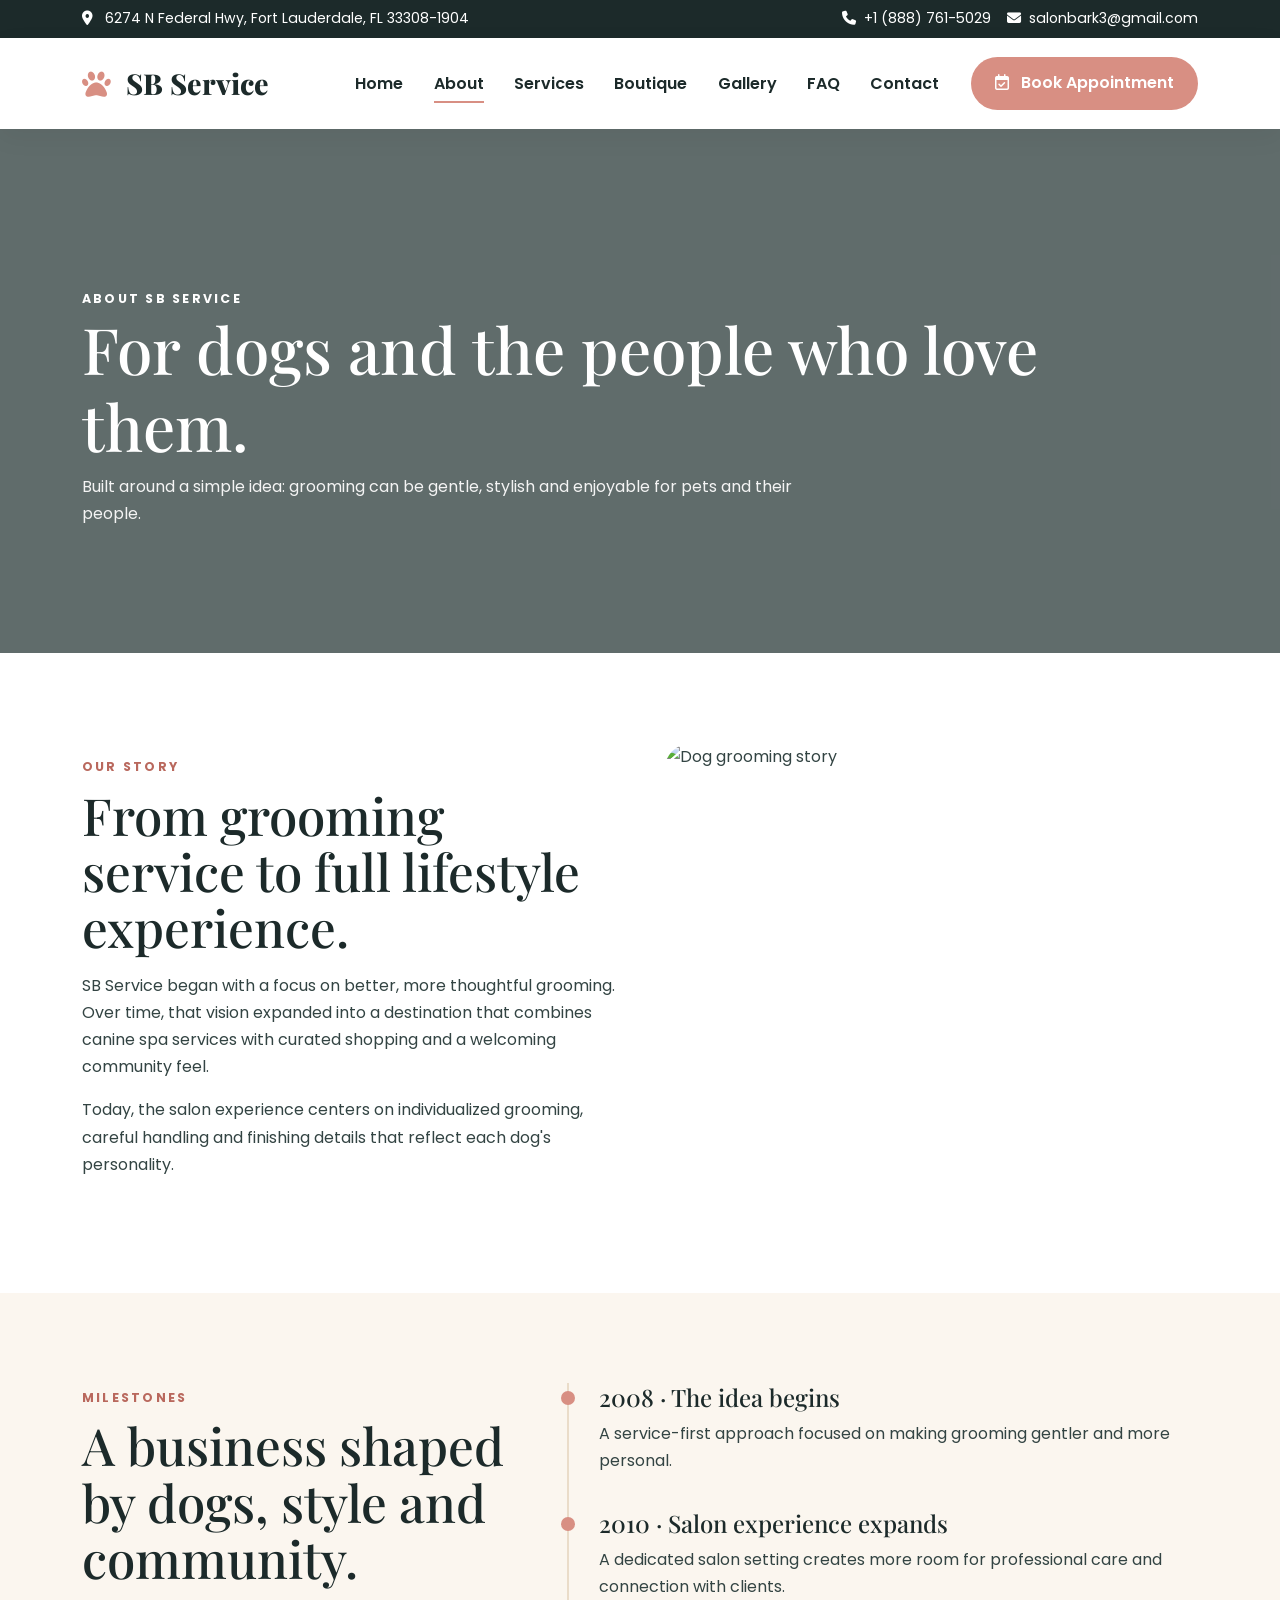
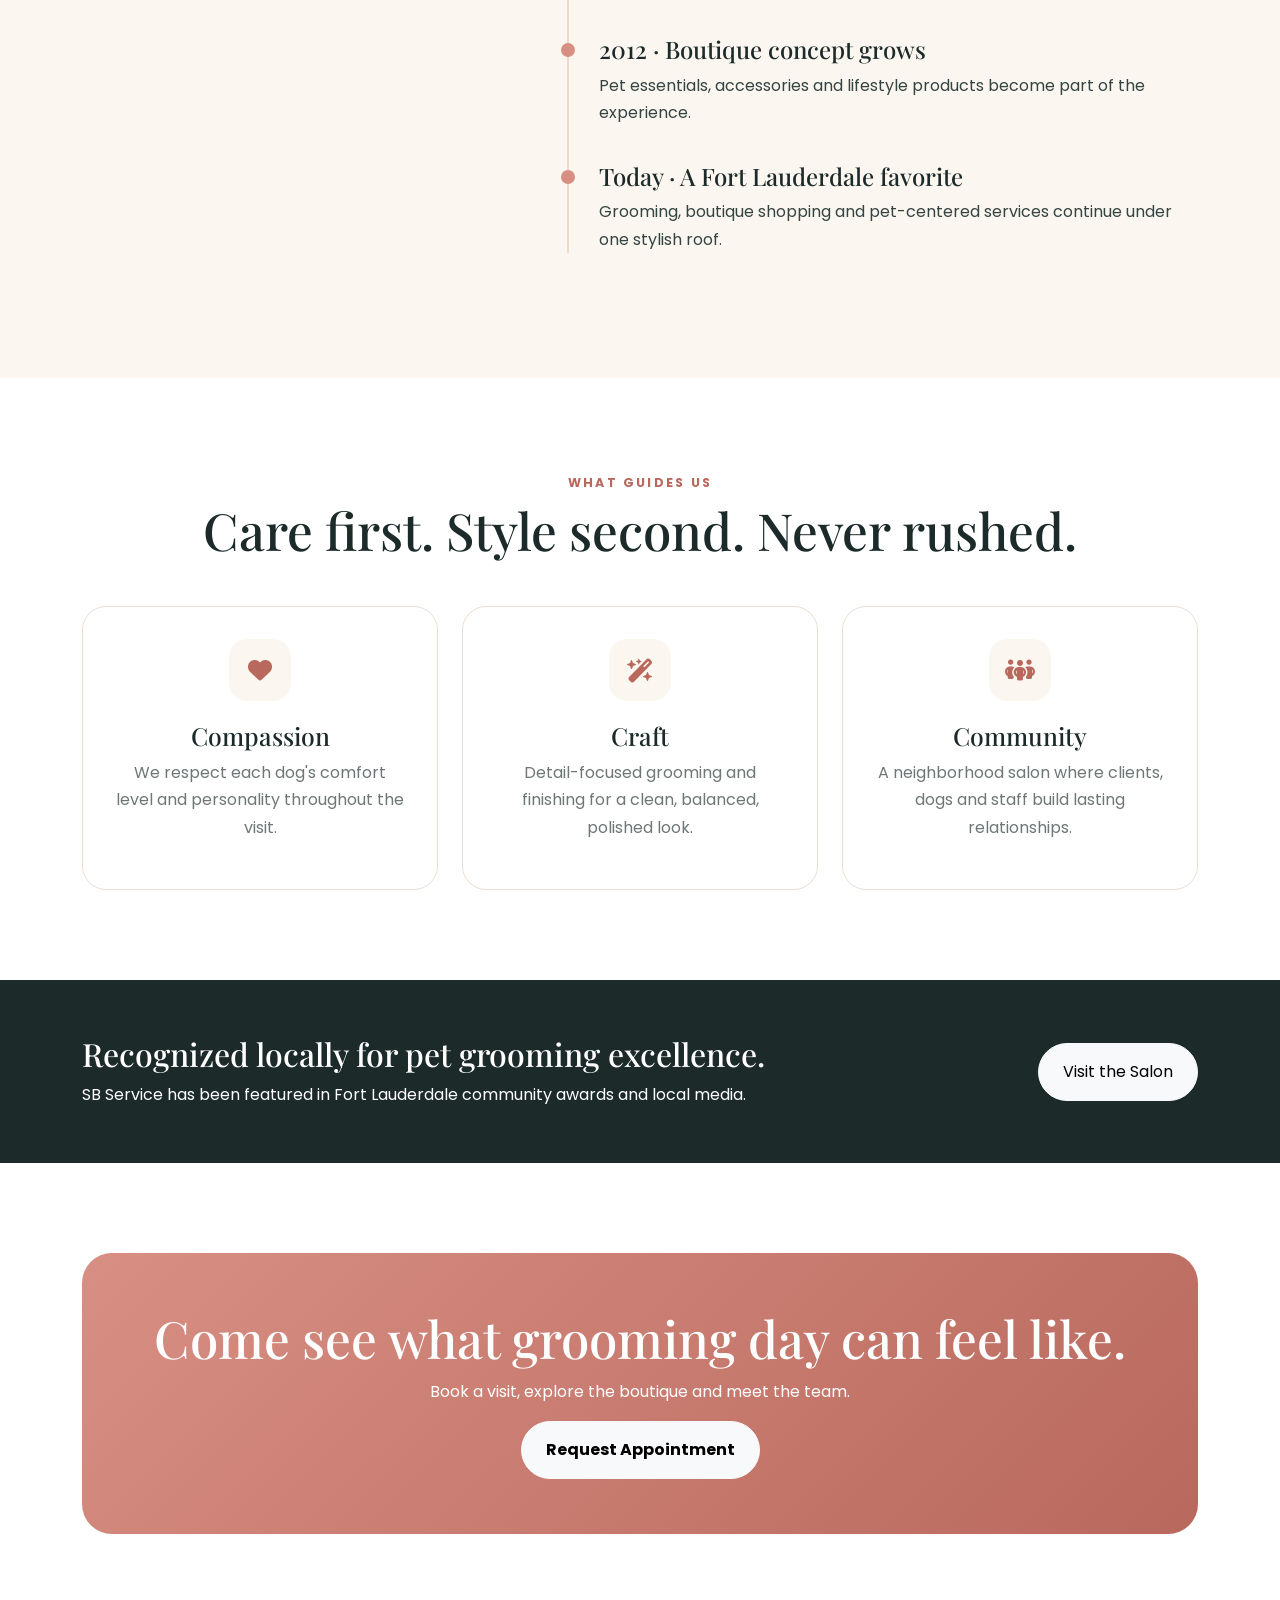
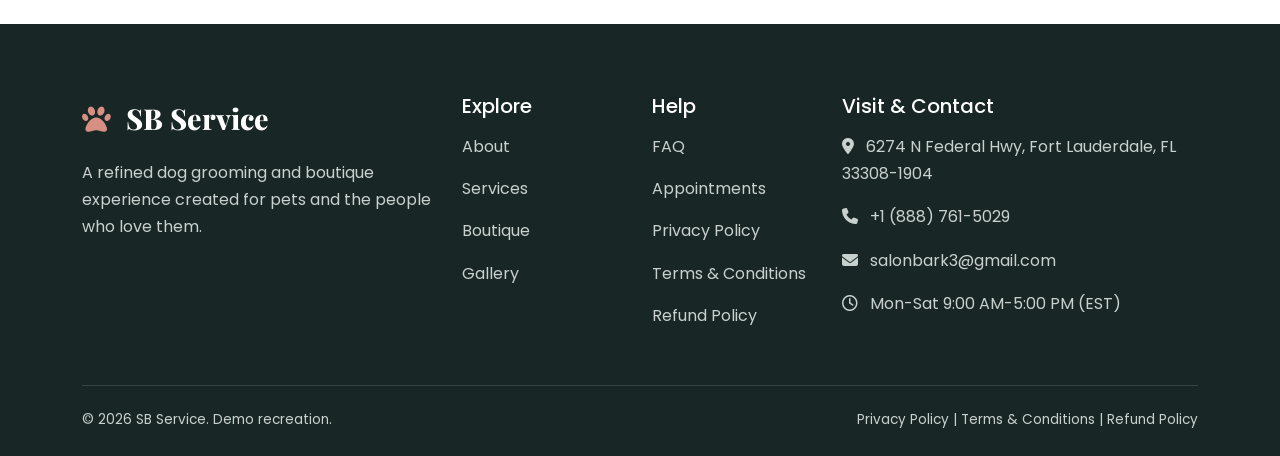
==== commit 5f3dd8fc: "new" ====
--- a/about.html
+++ b/about.html
@@ -28,10 +28,10 @@
       </i>
       +1 (888) 761-5029
      </a>
-     <a href="mailto:salonbark@proton.me">
+     <a href="mailto:salonbark3@gmail.com">
       <i class="fa-solid fa-envelope me-1">
       </i>
-      salonbark@proton.me
+      salonbark3@gmail.com
      </a>
     </div>
    </div>
@@ -363,8 +363,8 @@
       <p>
        <i class="fa-solid fa-envelope me-2">
        </i>
-       <a href="mailto:salonbark@proton.me">
-        salonbark@proton.me
+       <a href="mailto:salonbark3@gmail.com">
+        salonbark3@gmail.com
        </a>
       </p>
       <p>
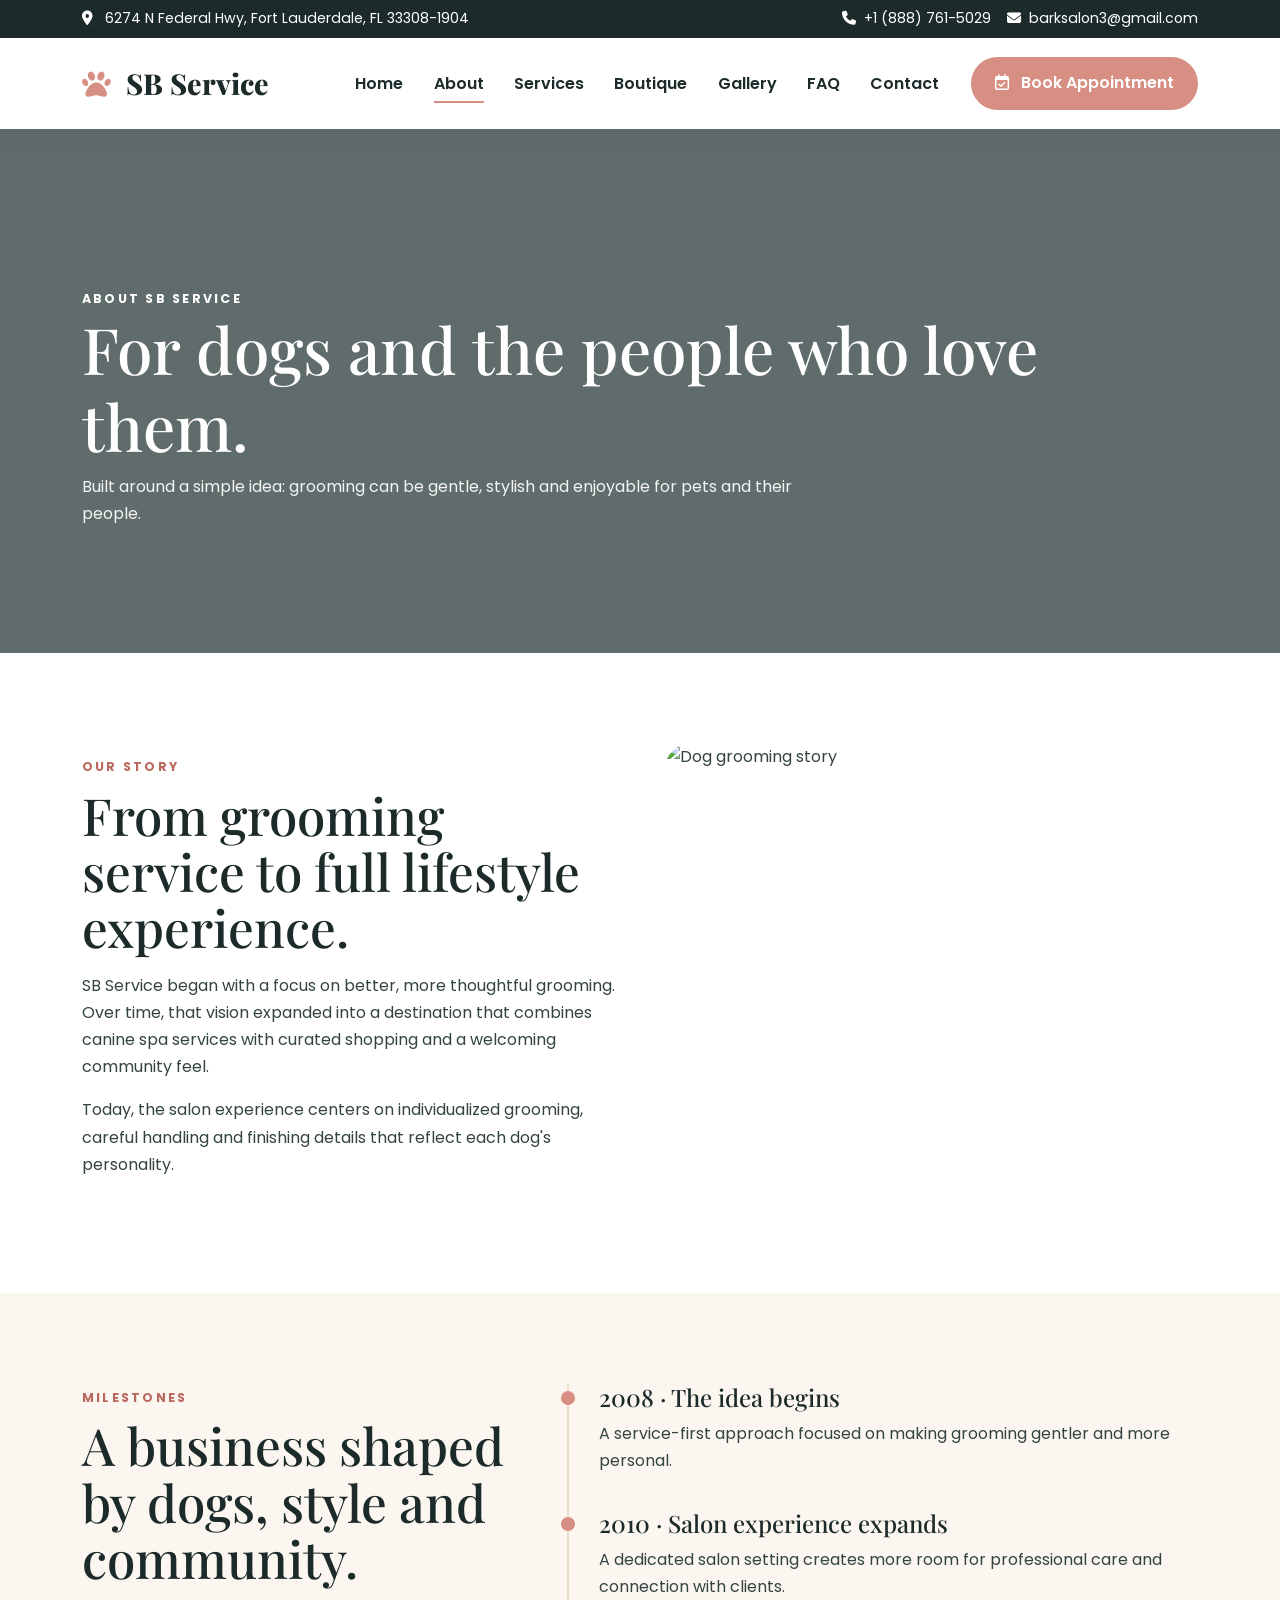
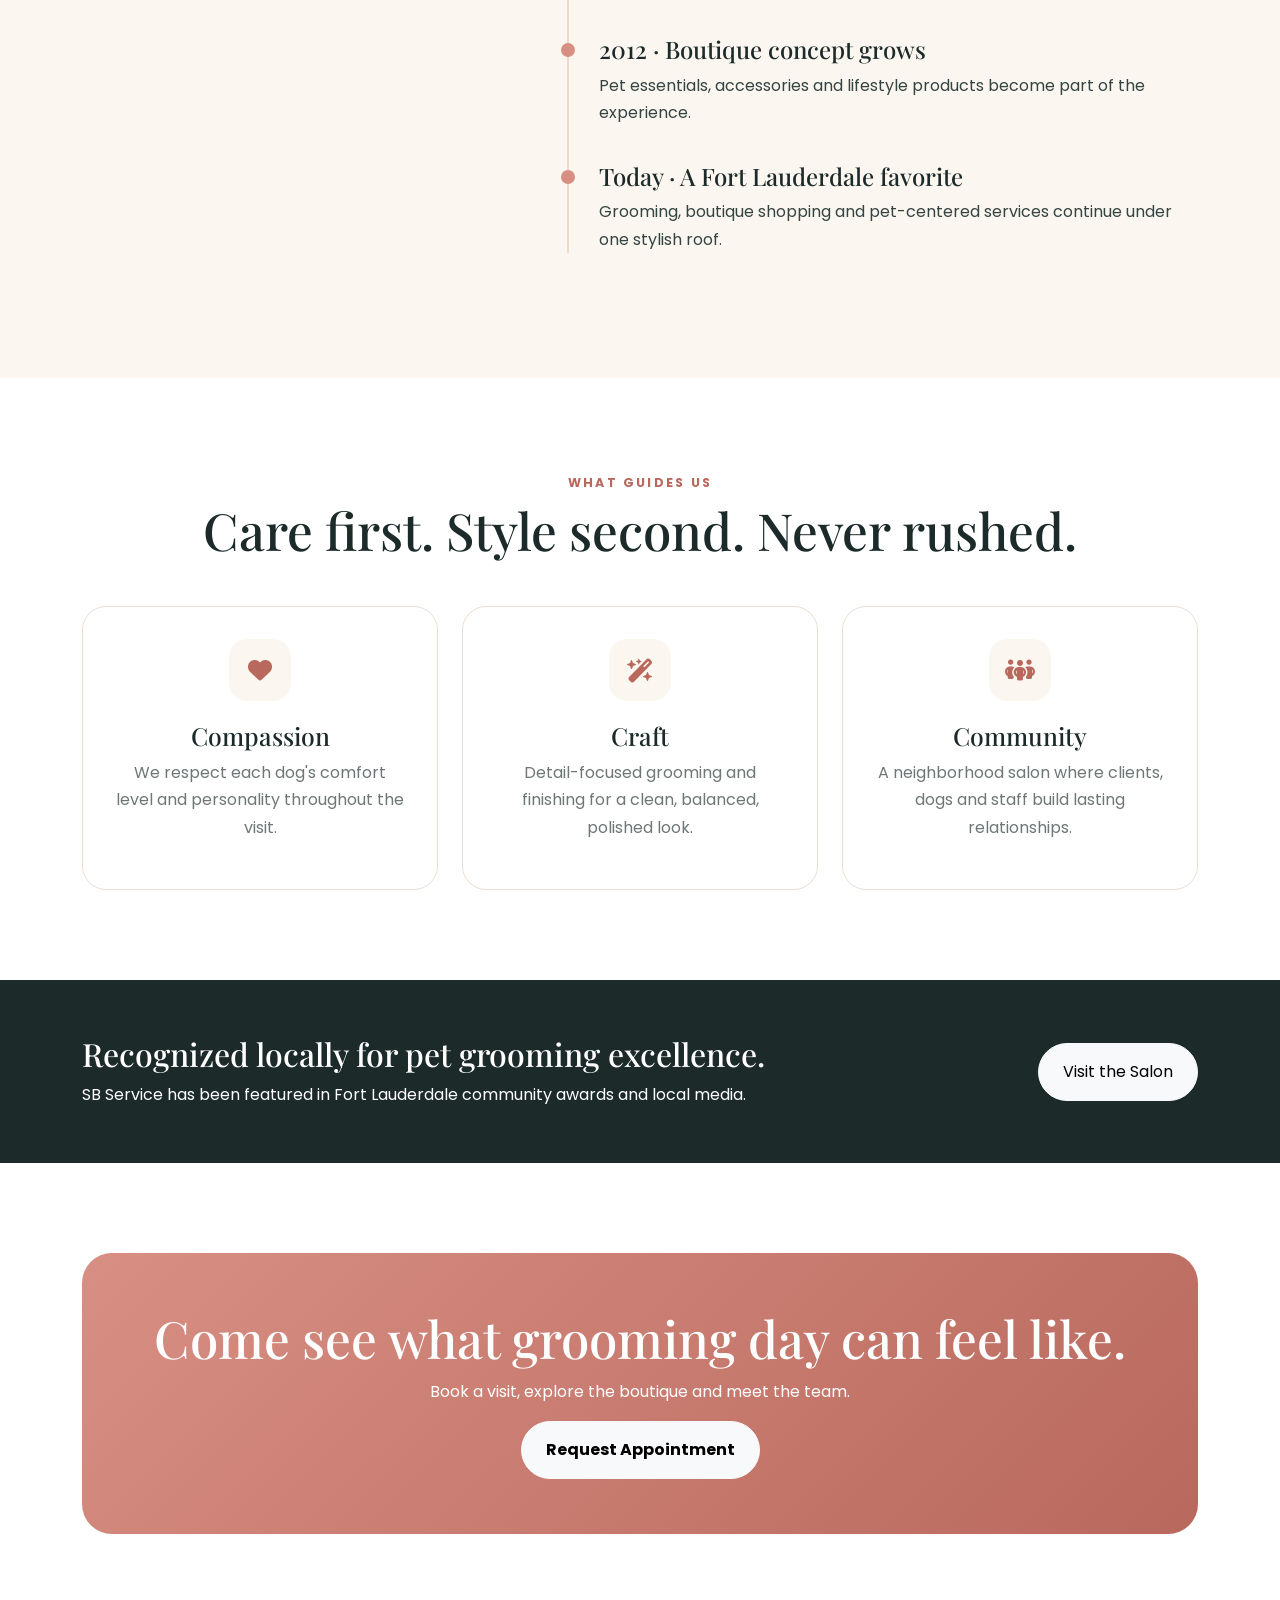
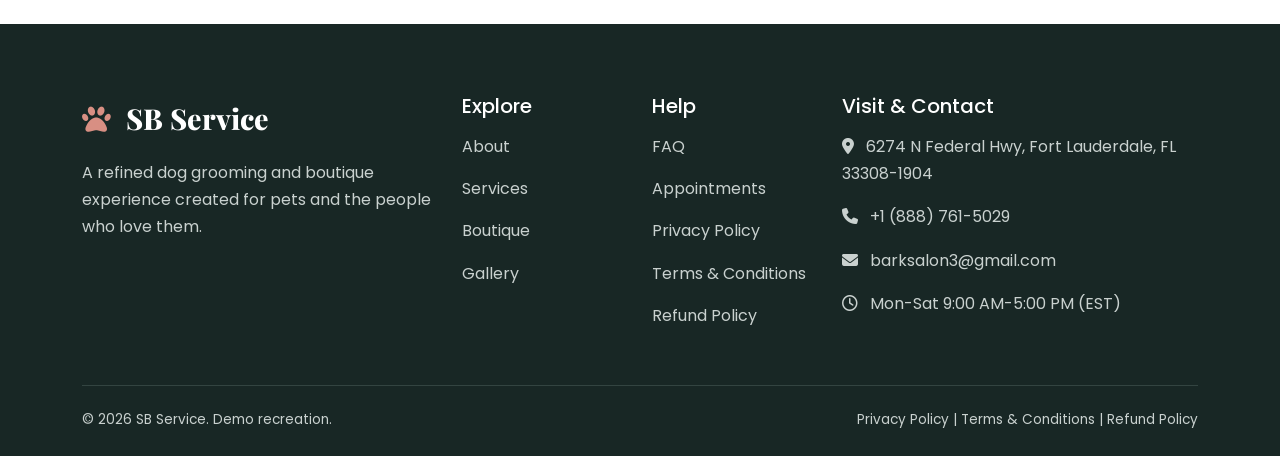
==== commit 7b4030f5: "new" ====
--- a/about.html
+++ b/about.html
@@ -28,10 +28,10 @@
       </i>
       +1 (888) 761-5029
      </a>
-     <a href="mailto:salonbark3@gmail.com">
+     <a href="mailto:barksalon3@gmail.com">
       <i class="fa-solid fa-envelope me-1">
       </i>
-      salonbark3@gmail.com
+      barksalon3@gmail.com
      </a>
     </div>
    </div>
@@ -363,8 +363,8 @@
       <p>
        <i class="fa-solid fa-envelope me-2">
        </i>
-       <a href="mailto:salonbark3@gmail.com">
-        salonbark3@gmail.com
+       <a href="mailto:barksalon3@gmail.com">
+        barksalon3@gmail.com
        </a>
       </p>
       <p>
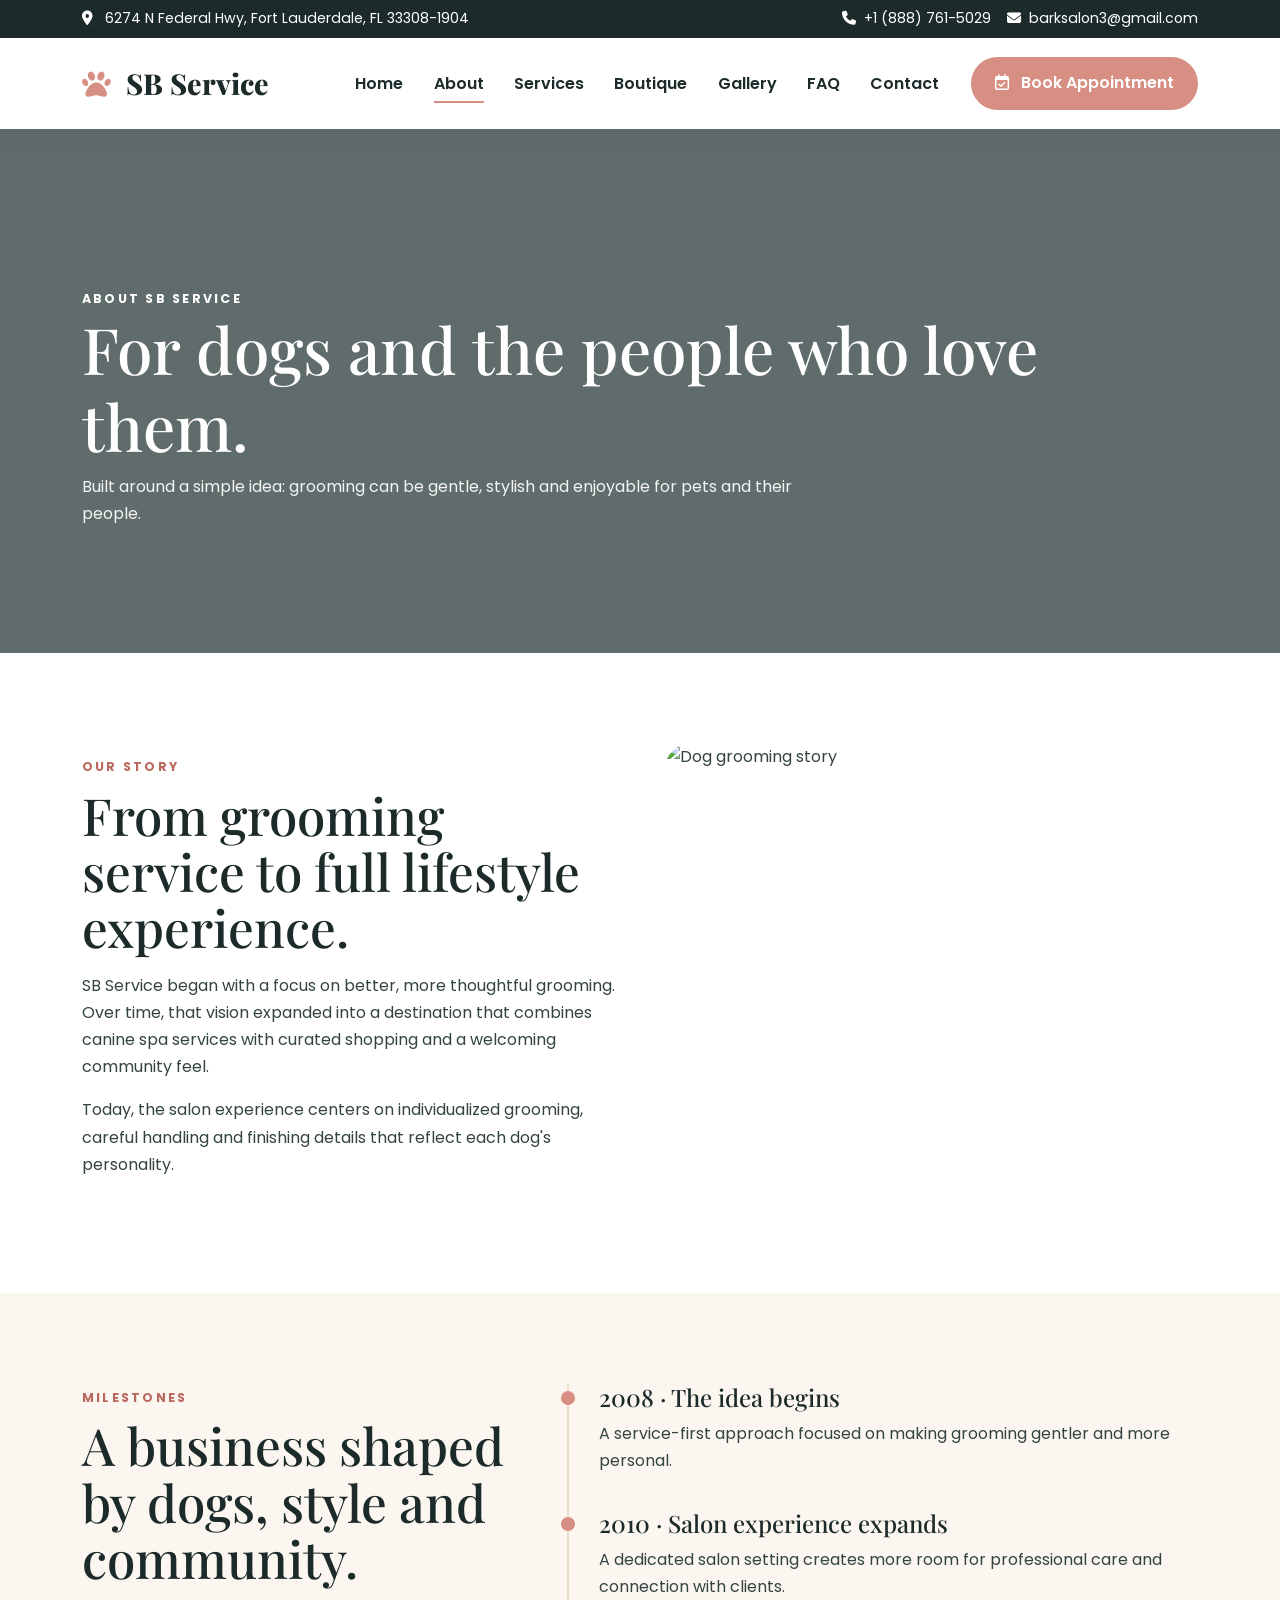
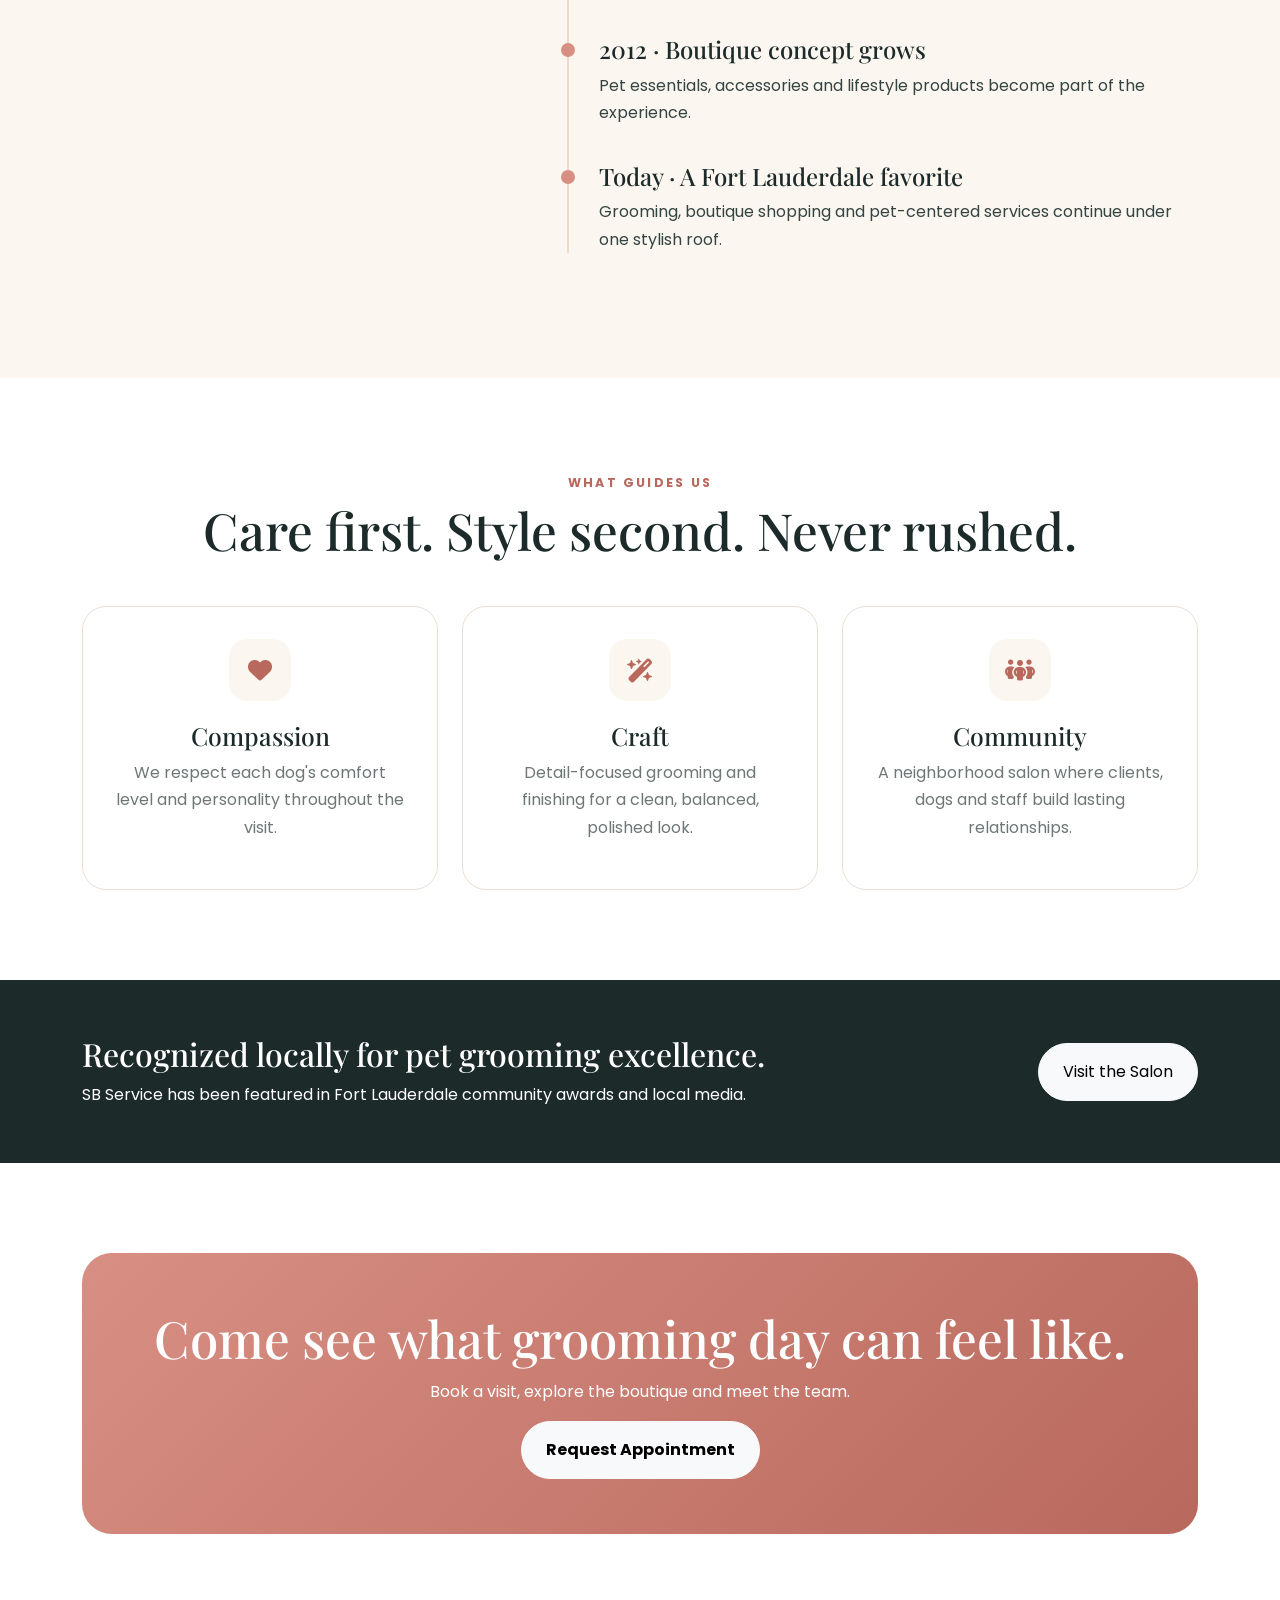
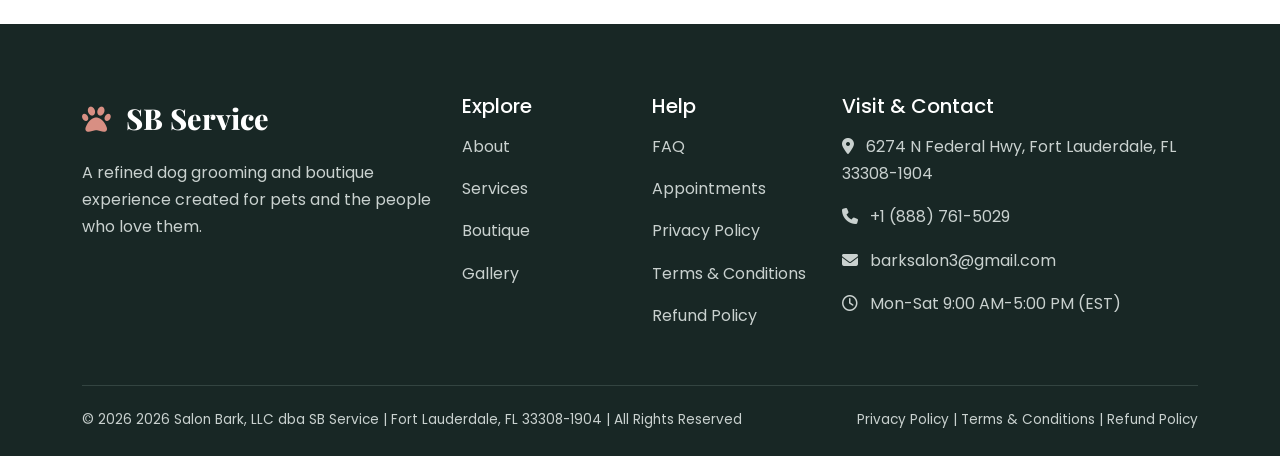
==== commit 37d1f49b: "new" ====
--- a/about.html
+++ b/about.html
@@ -379,7 +379,7 @@
       ©
       <span data-year="">
       </span>
-      SB Service. Demo recreation.
+      2026 Salon Bark, LLC dba SB Service | Fort Lauderdale, FL 33308-1904 | All Rights Reserved
      </span>
      <span>
       <a href="privacy.html">
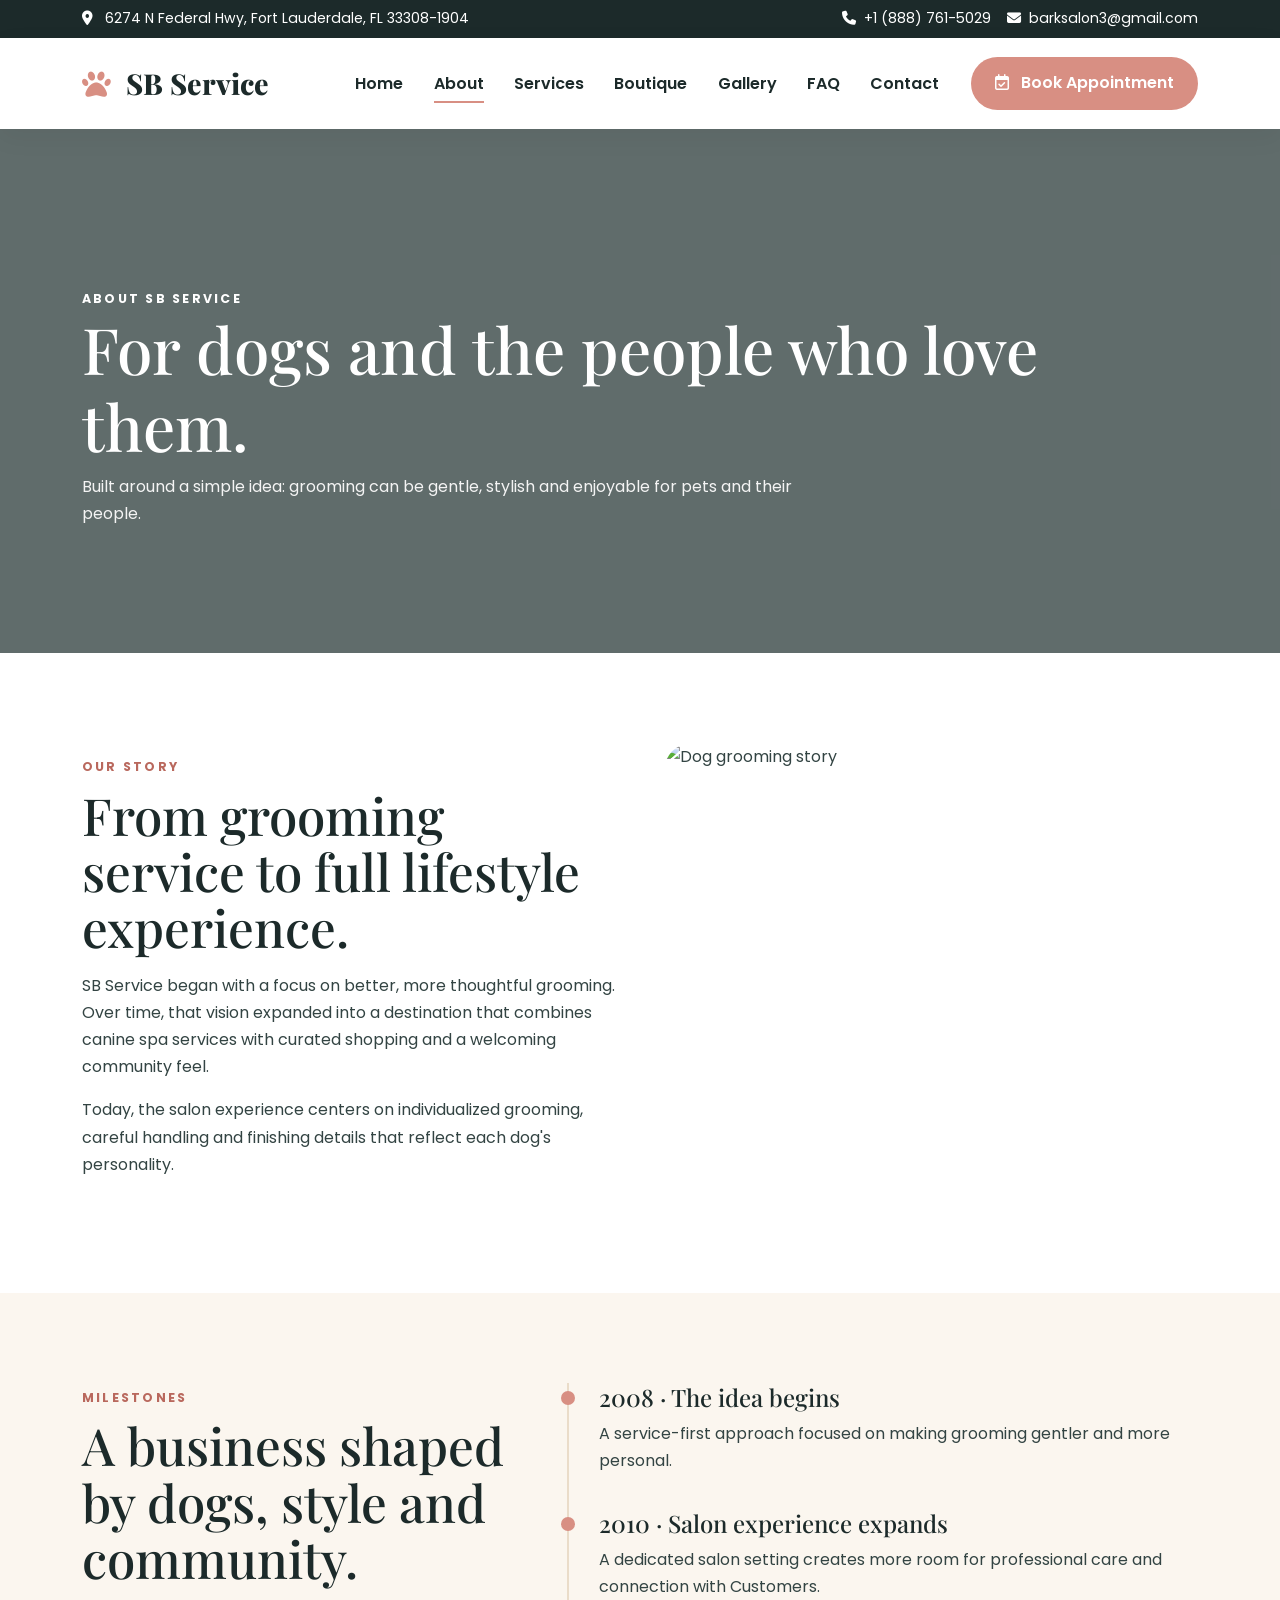
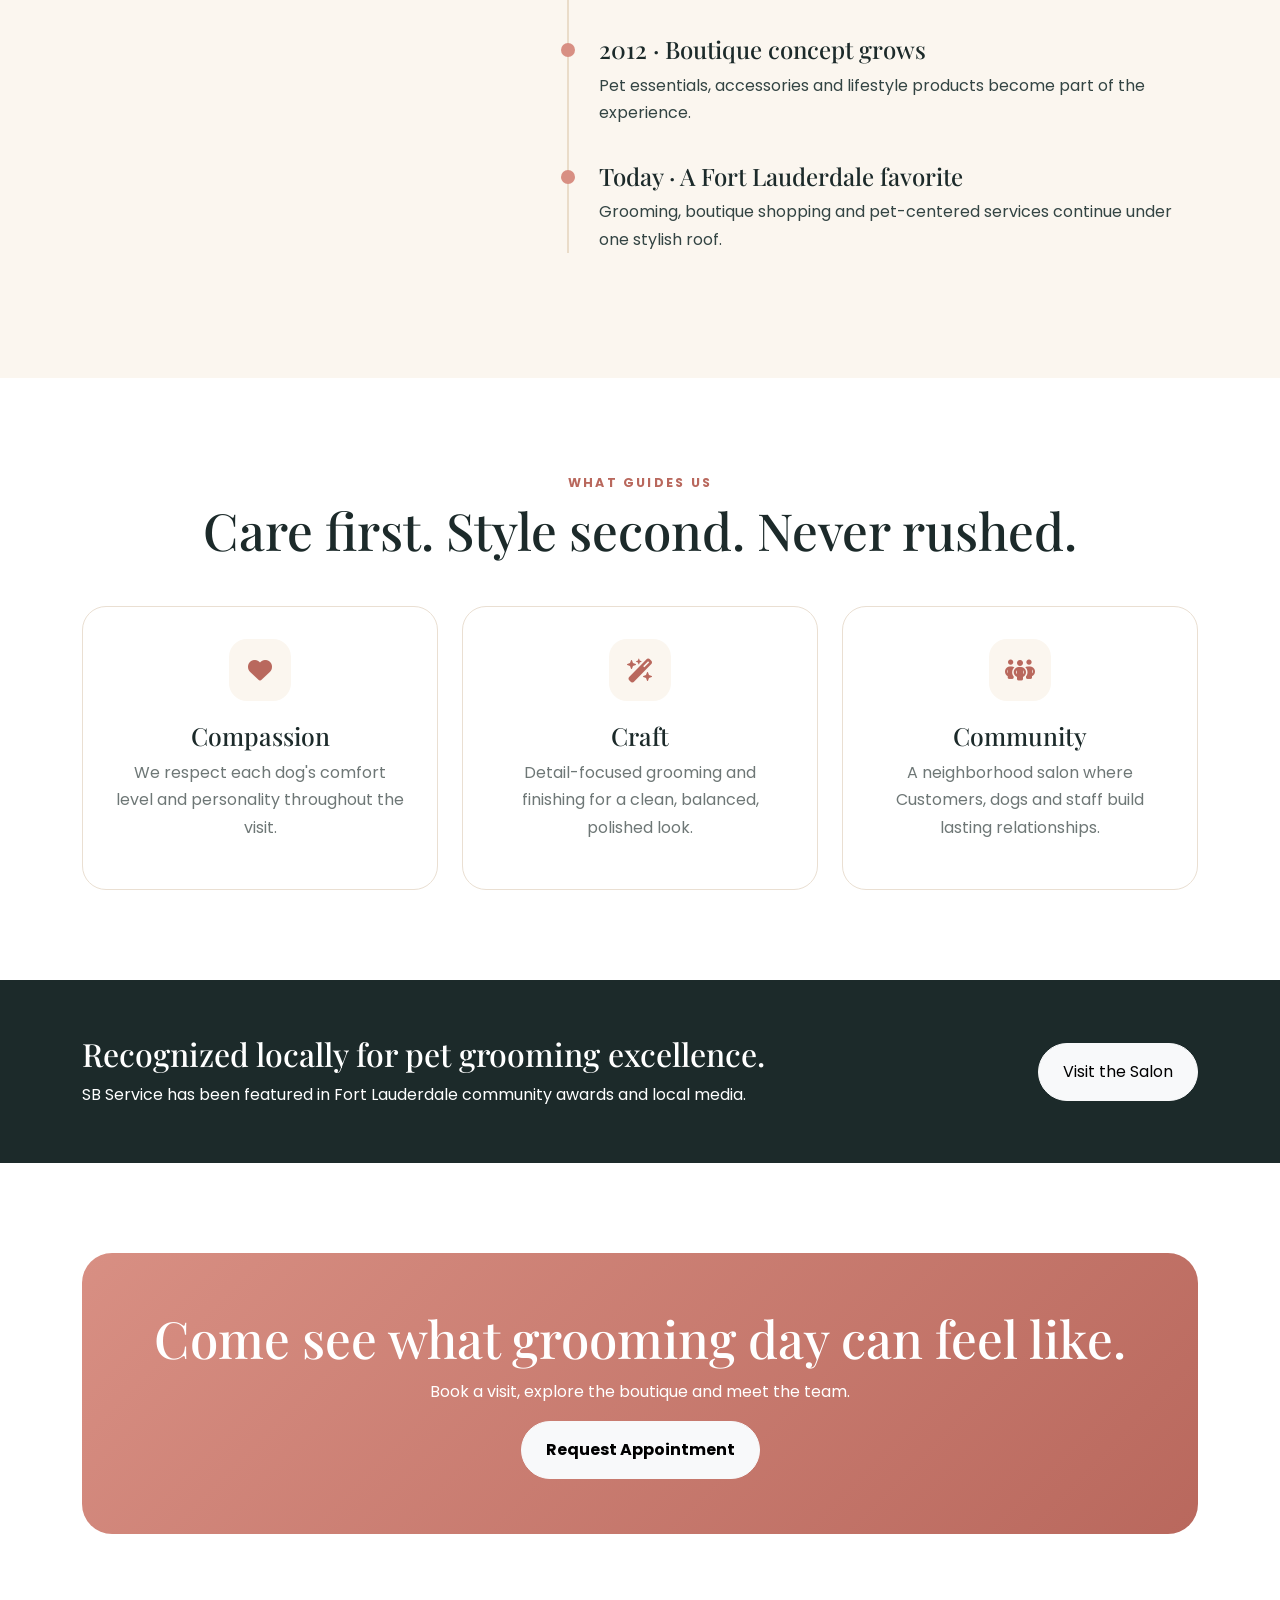
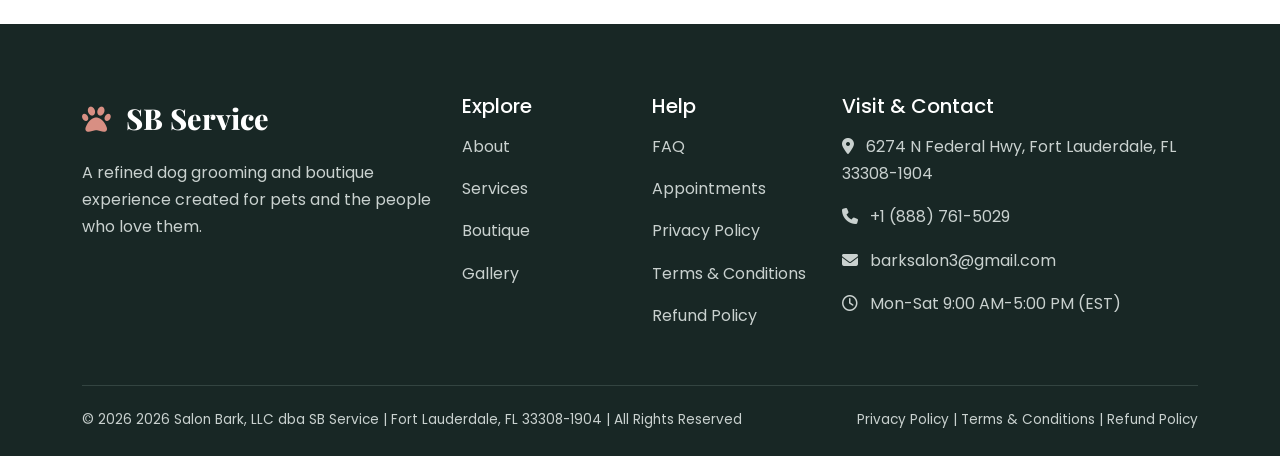
==== commit 75698857: "new" ====
--- a/about.html
+++ b/about.html
@@ -157,7 +157,7 @@
          2010 · Salon experience expands
         </h4>
         <p>
-         A dedicated salon setting creates more room for professional care and connection with clients.
+         A dedicated salon setting creates more room for professional care and connection with Customers.
         </p>
        </div>
        <div class="timeline-item">
@@ -230,7 +230,7 @@
         Community
        </h3>
        <p>
-        A neighborhood salon where clients, dogs and staff build lasting relationships.
+        A neighborhood salon where Customers, dogs and staff build lasting relationships.
        </p>
       </div>
      </div>
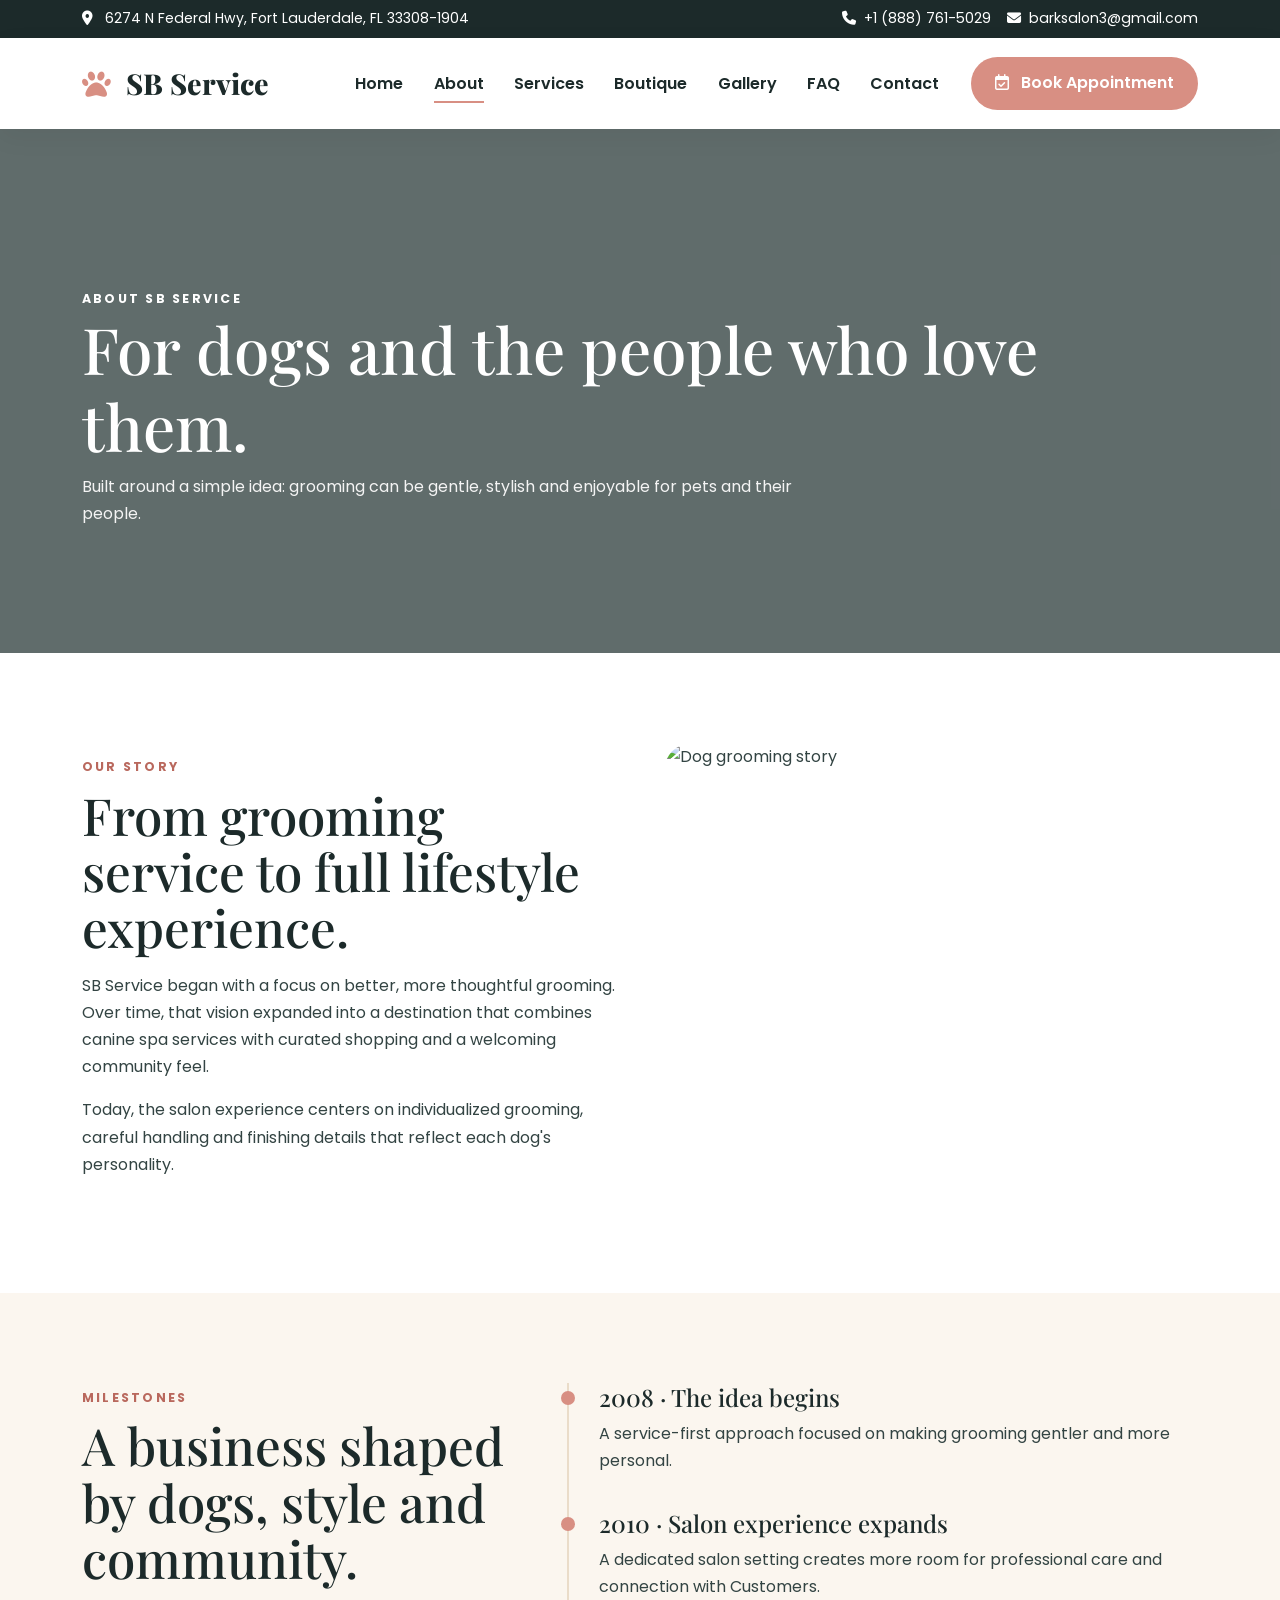
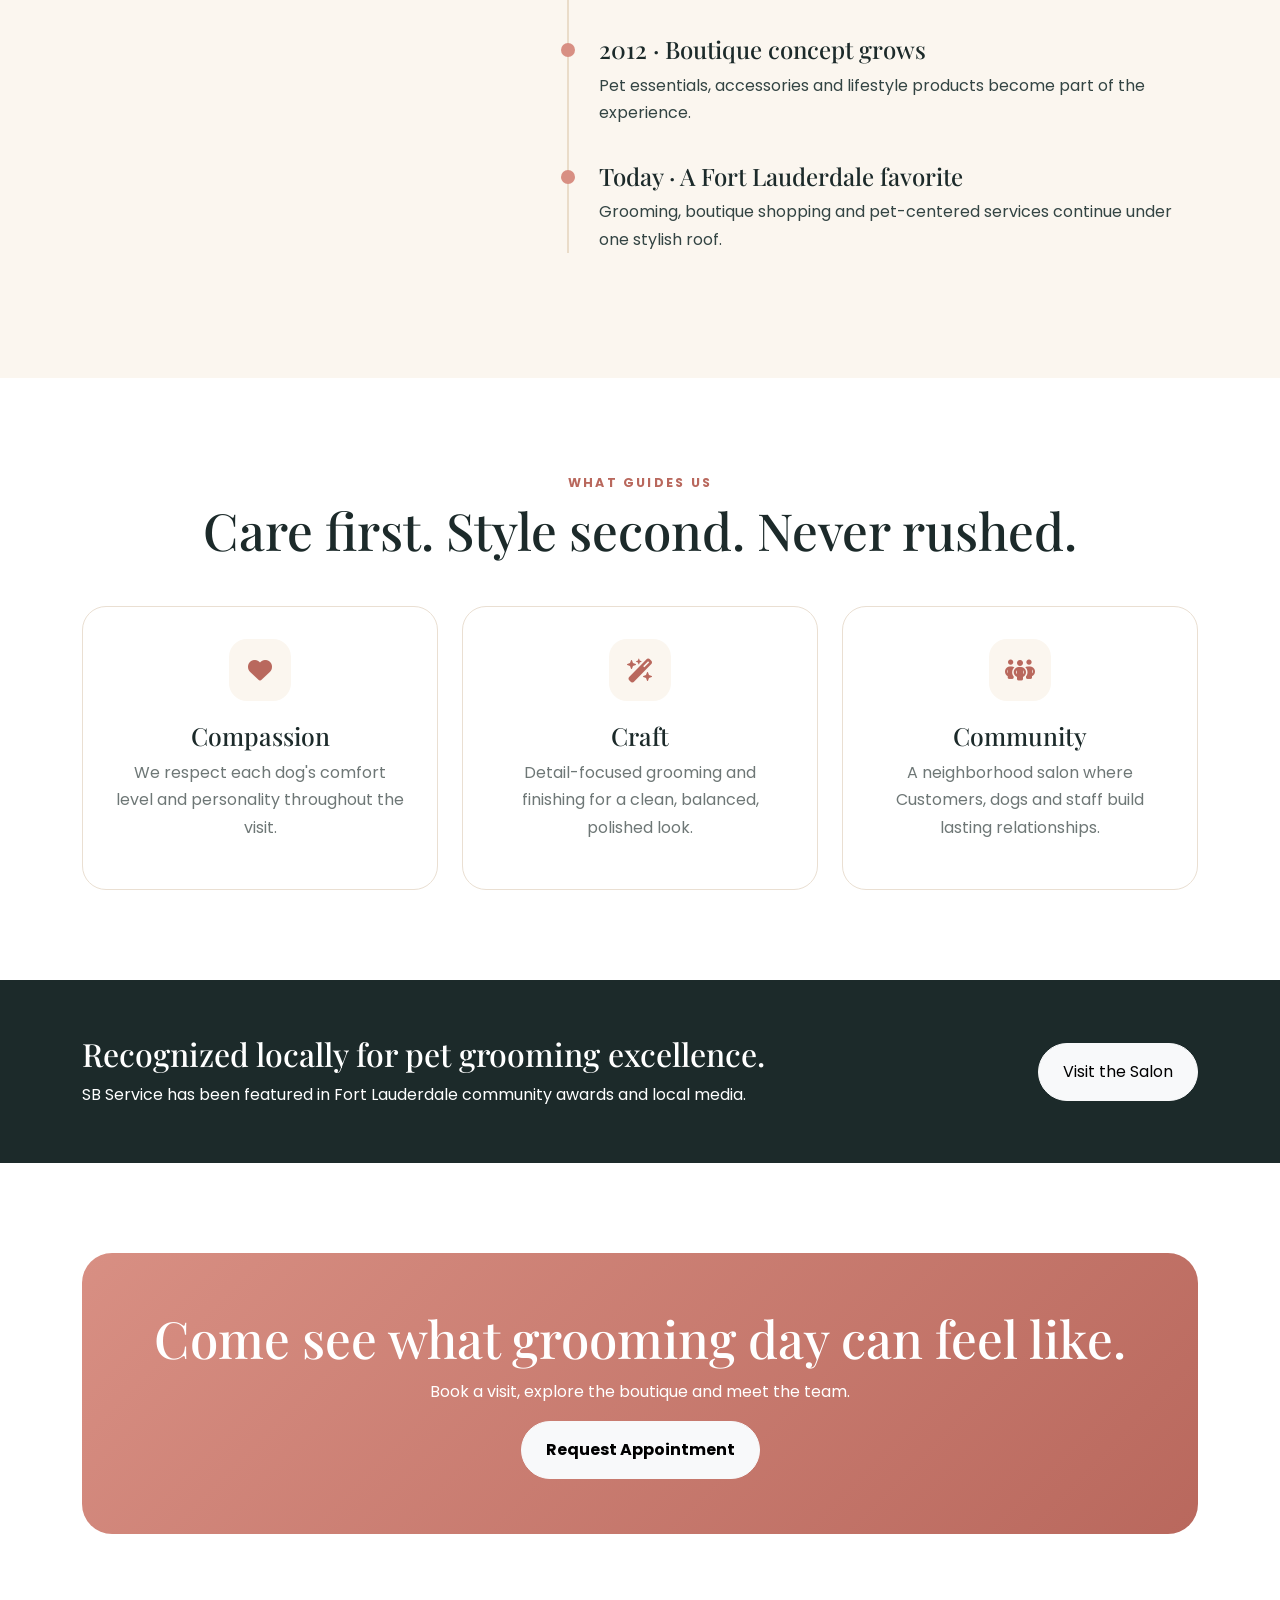
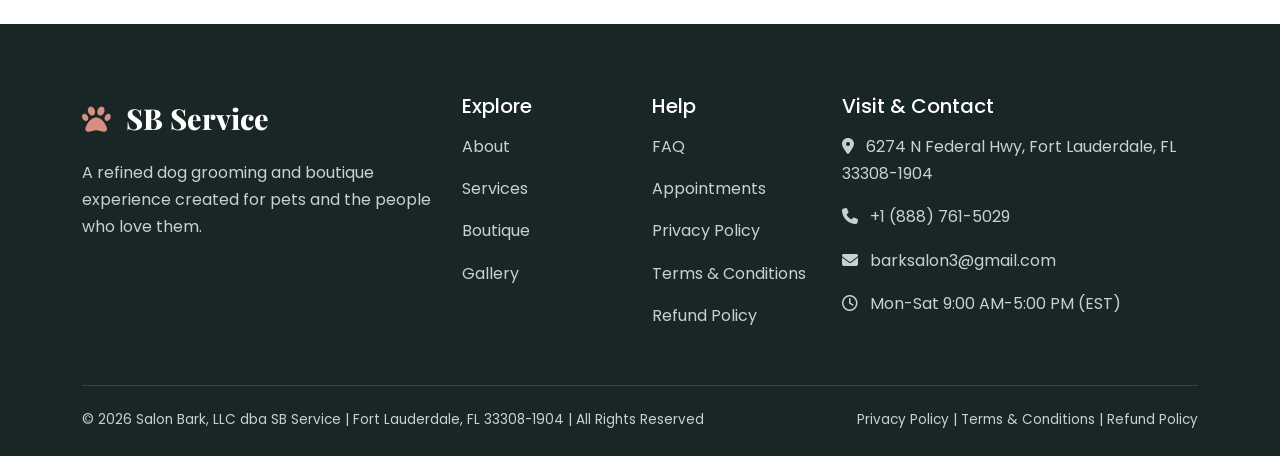
==== commit 473f9a19: "new n" ====
--- a/about.html
+++ b/about.html
@@ -379,7 +379,7 @@
       ©
       <span data-year="">
       </span>
-      2026 Salon Bark, LLC dba SB Service | Fort Lauderdale, FL 33308-1904 | All Rights Reserved
+      Salon Bark, LLC dba SB Service | Fort Lauderdale, FL 33308-1904 | All Rights Reserved
      </span>
      <span>
       <a href="privacy.html">
